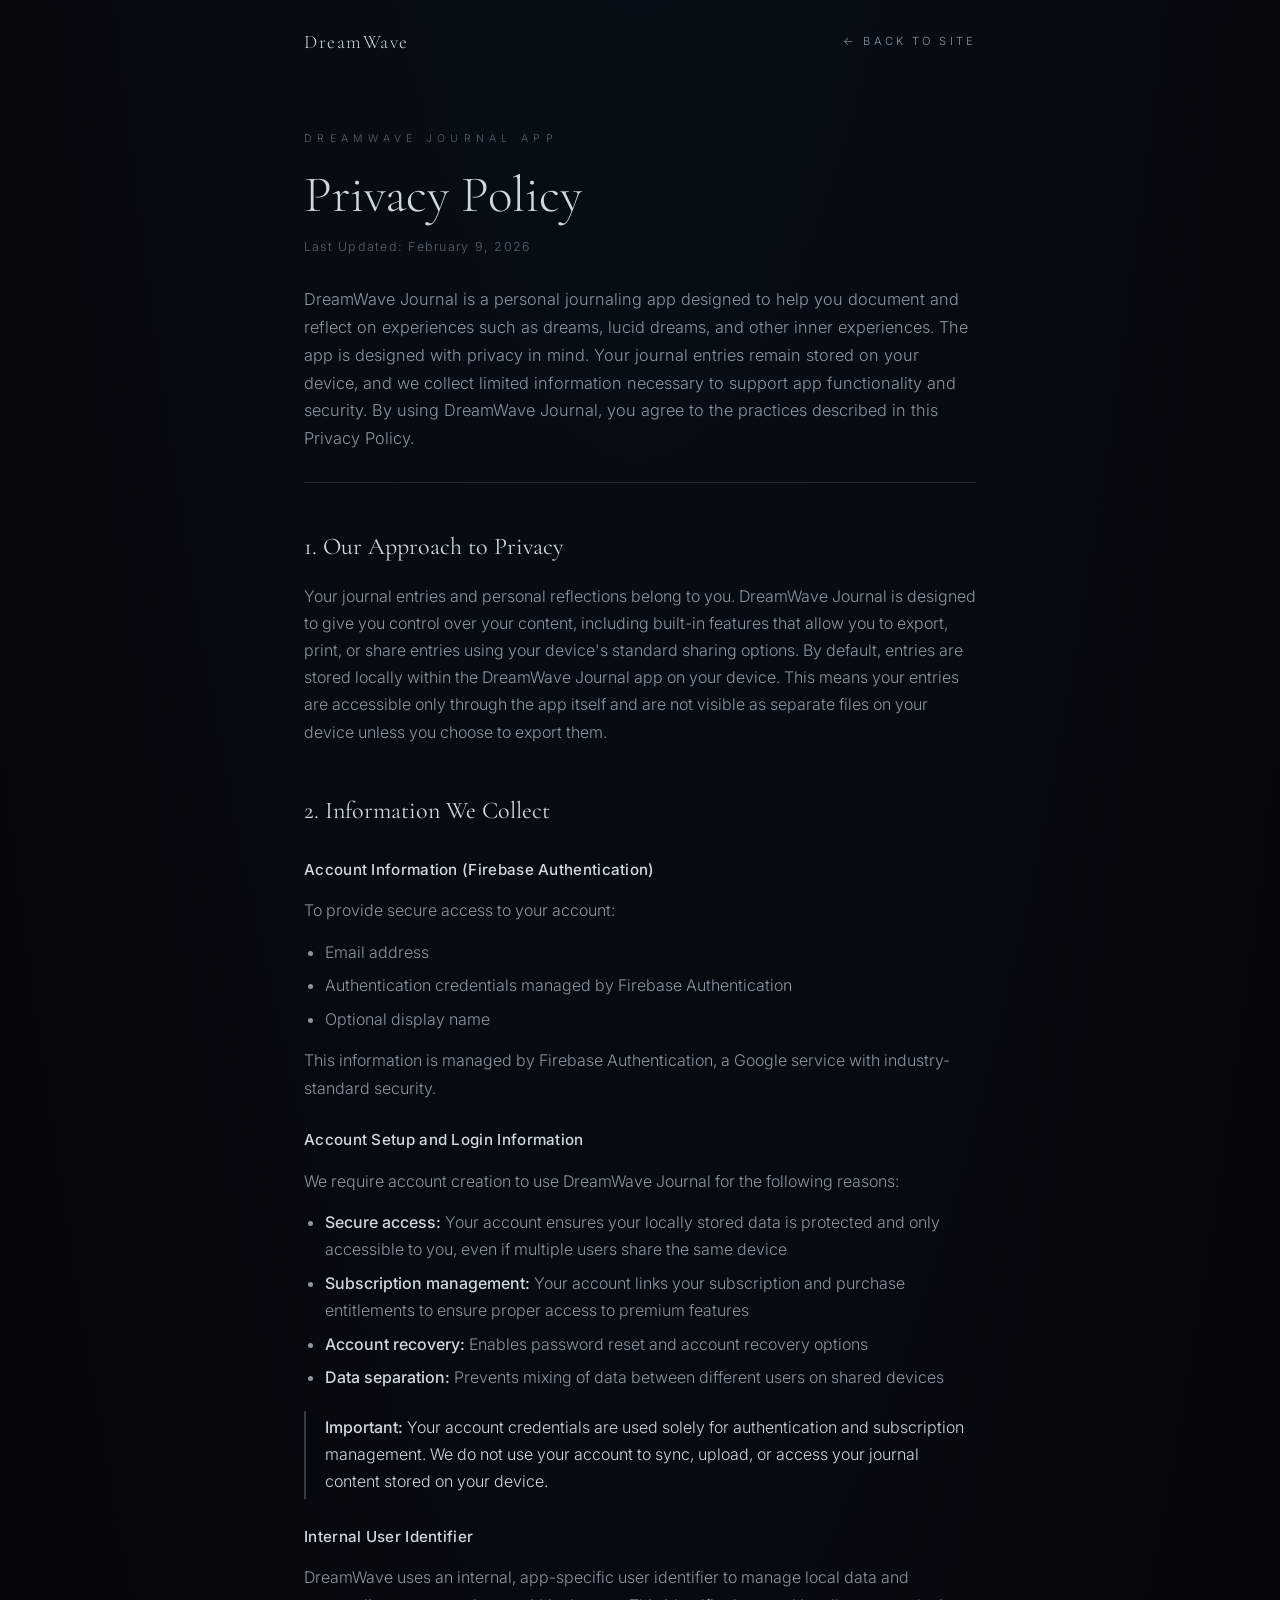
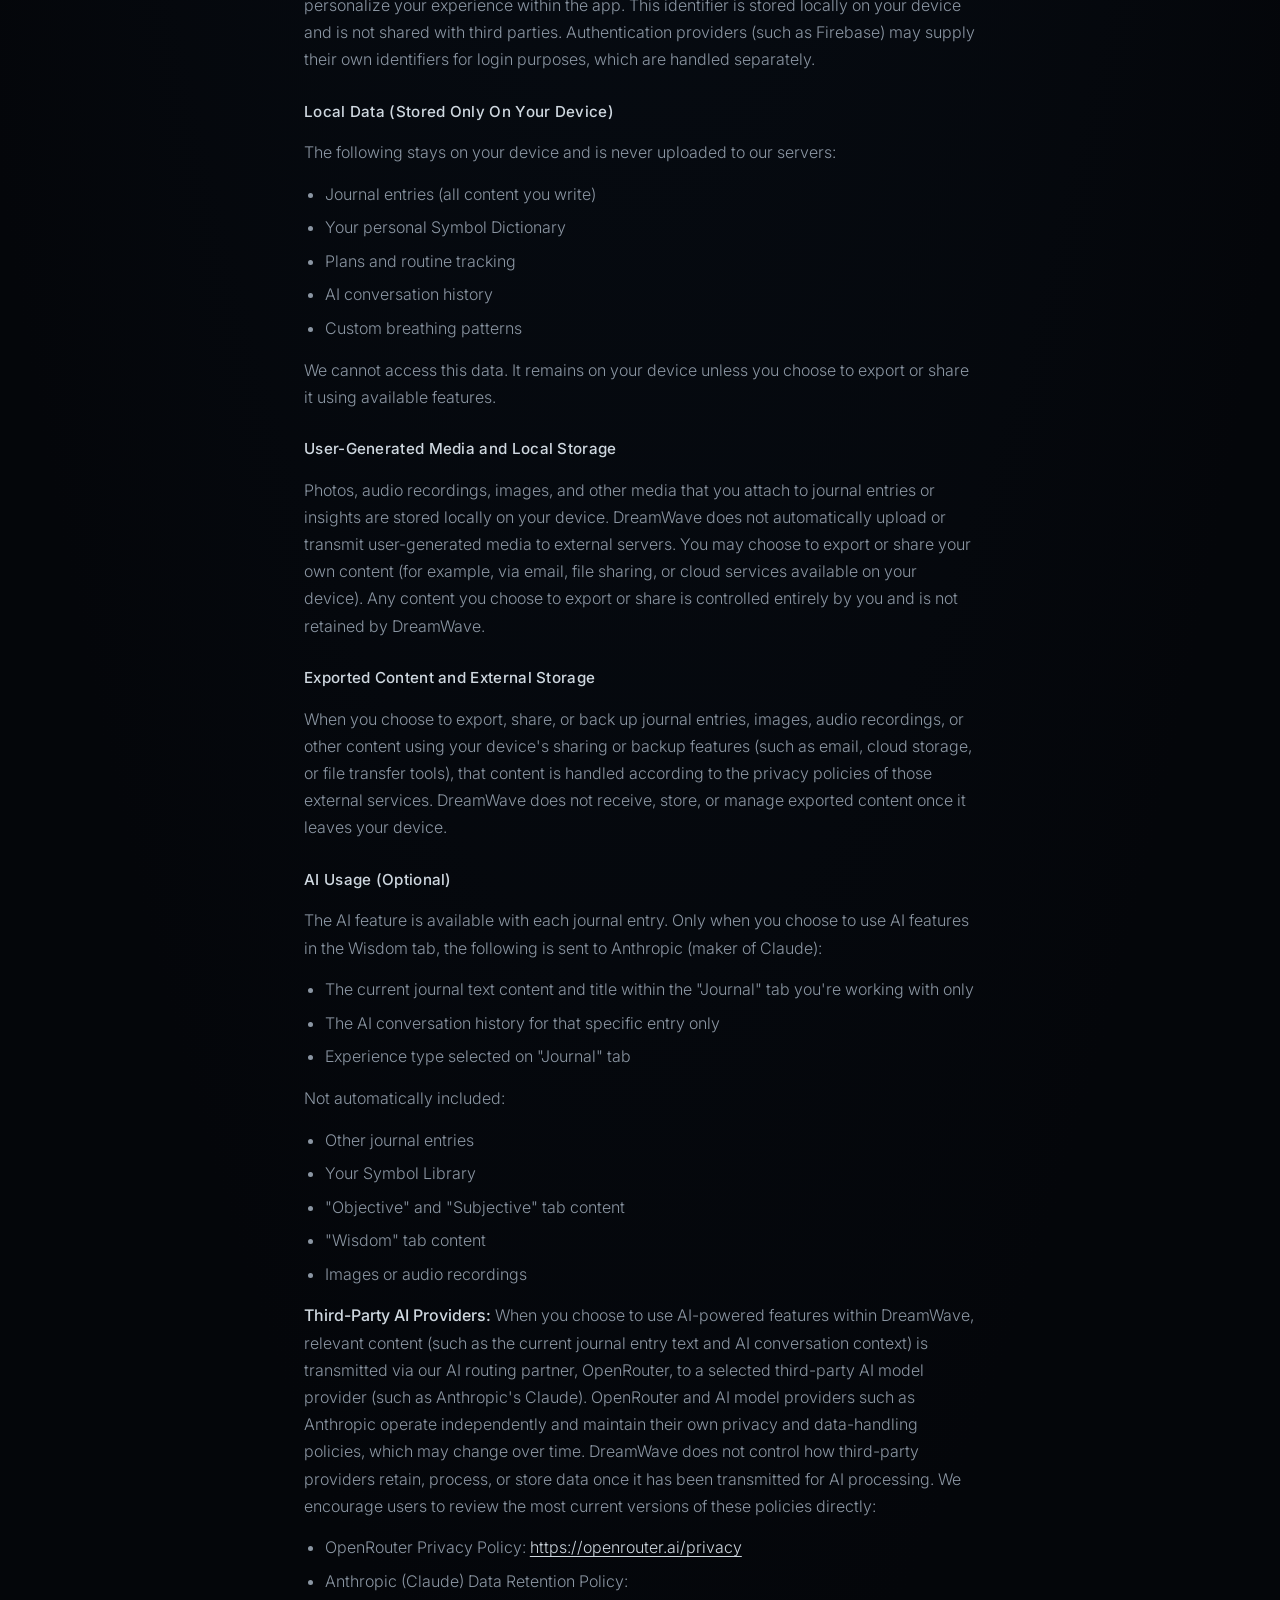
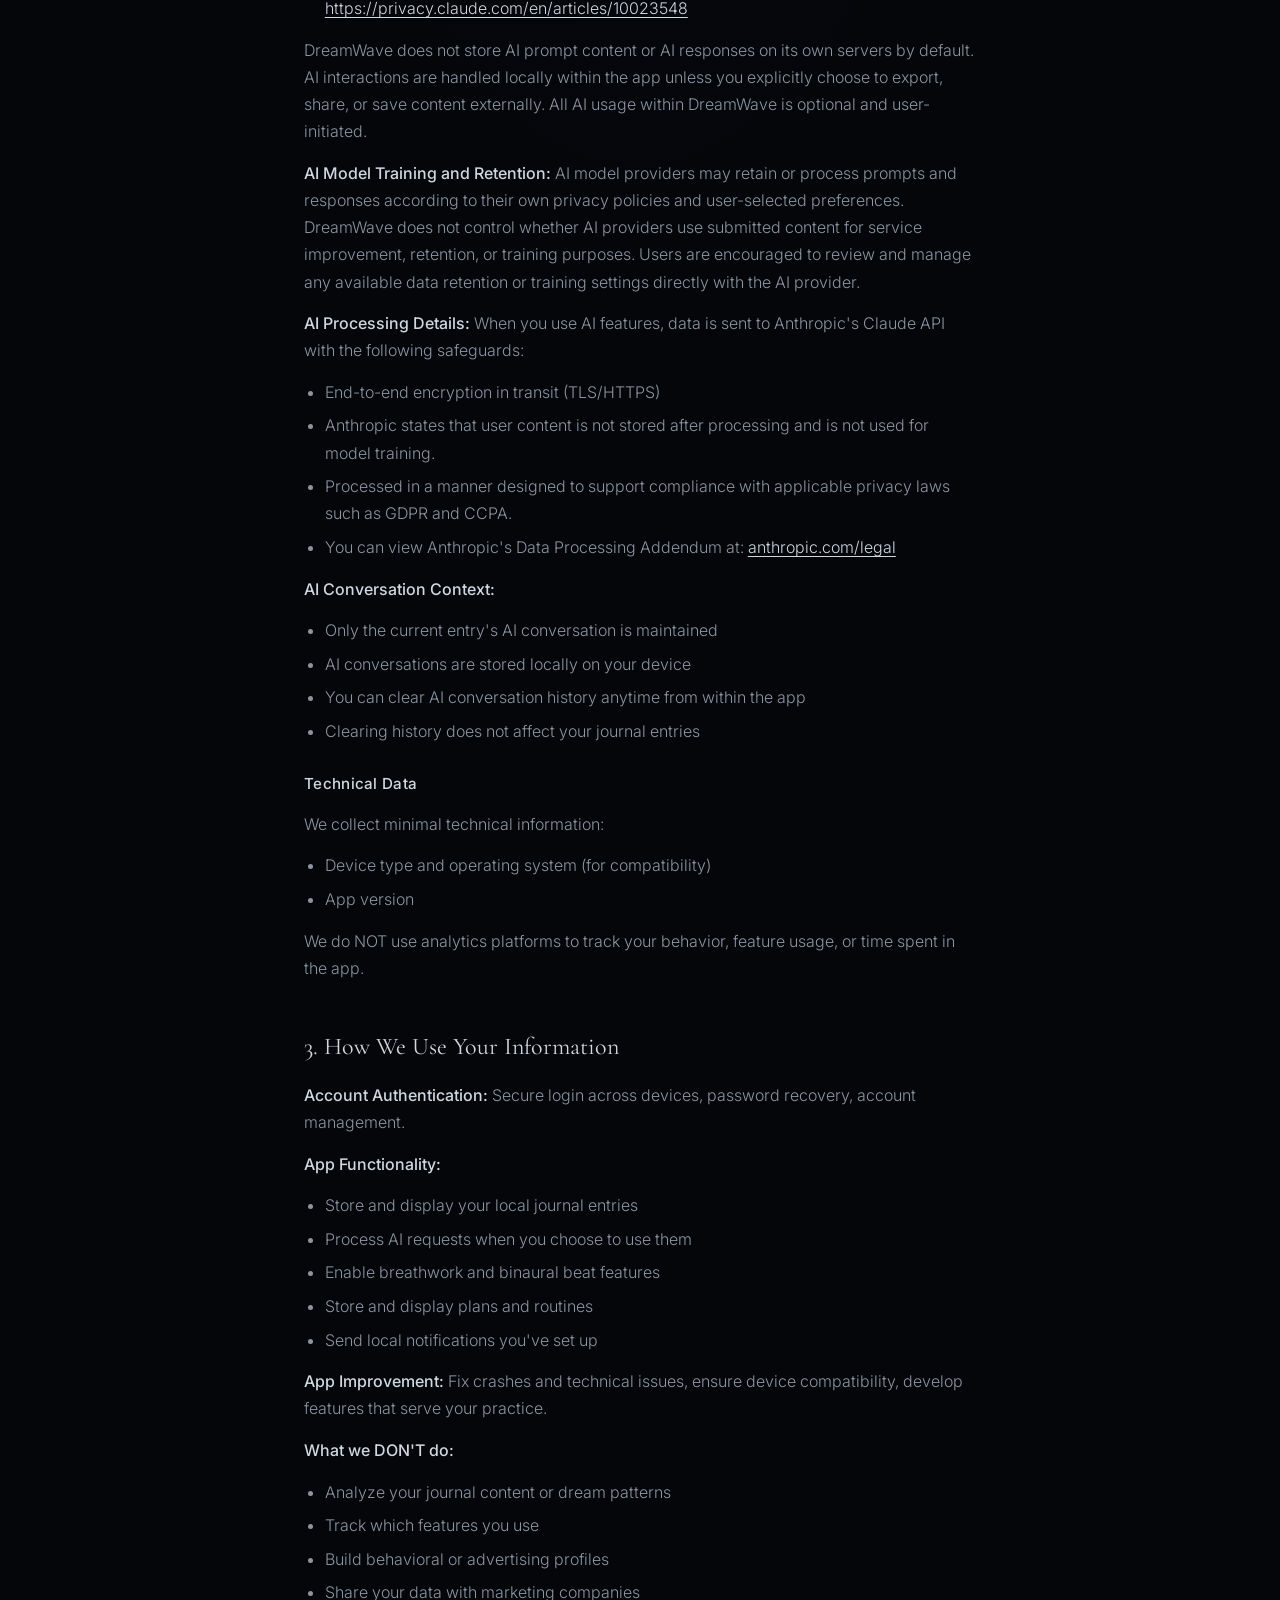
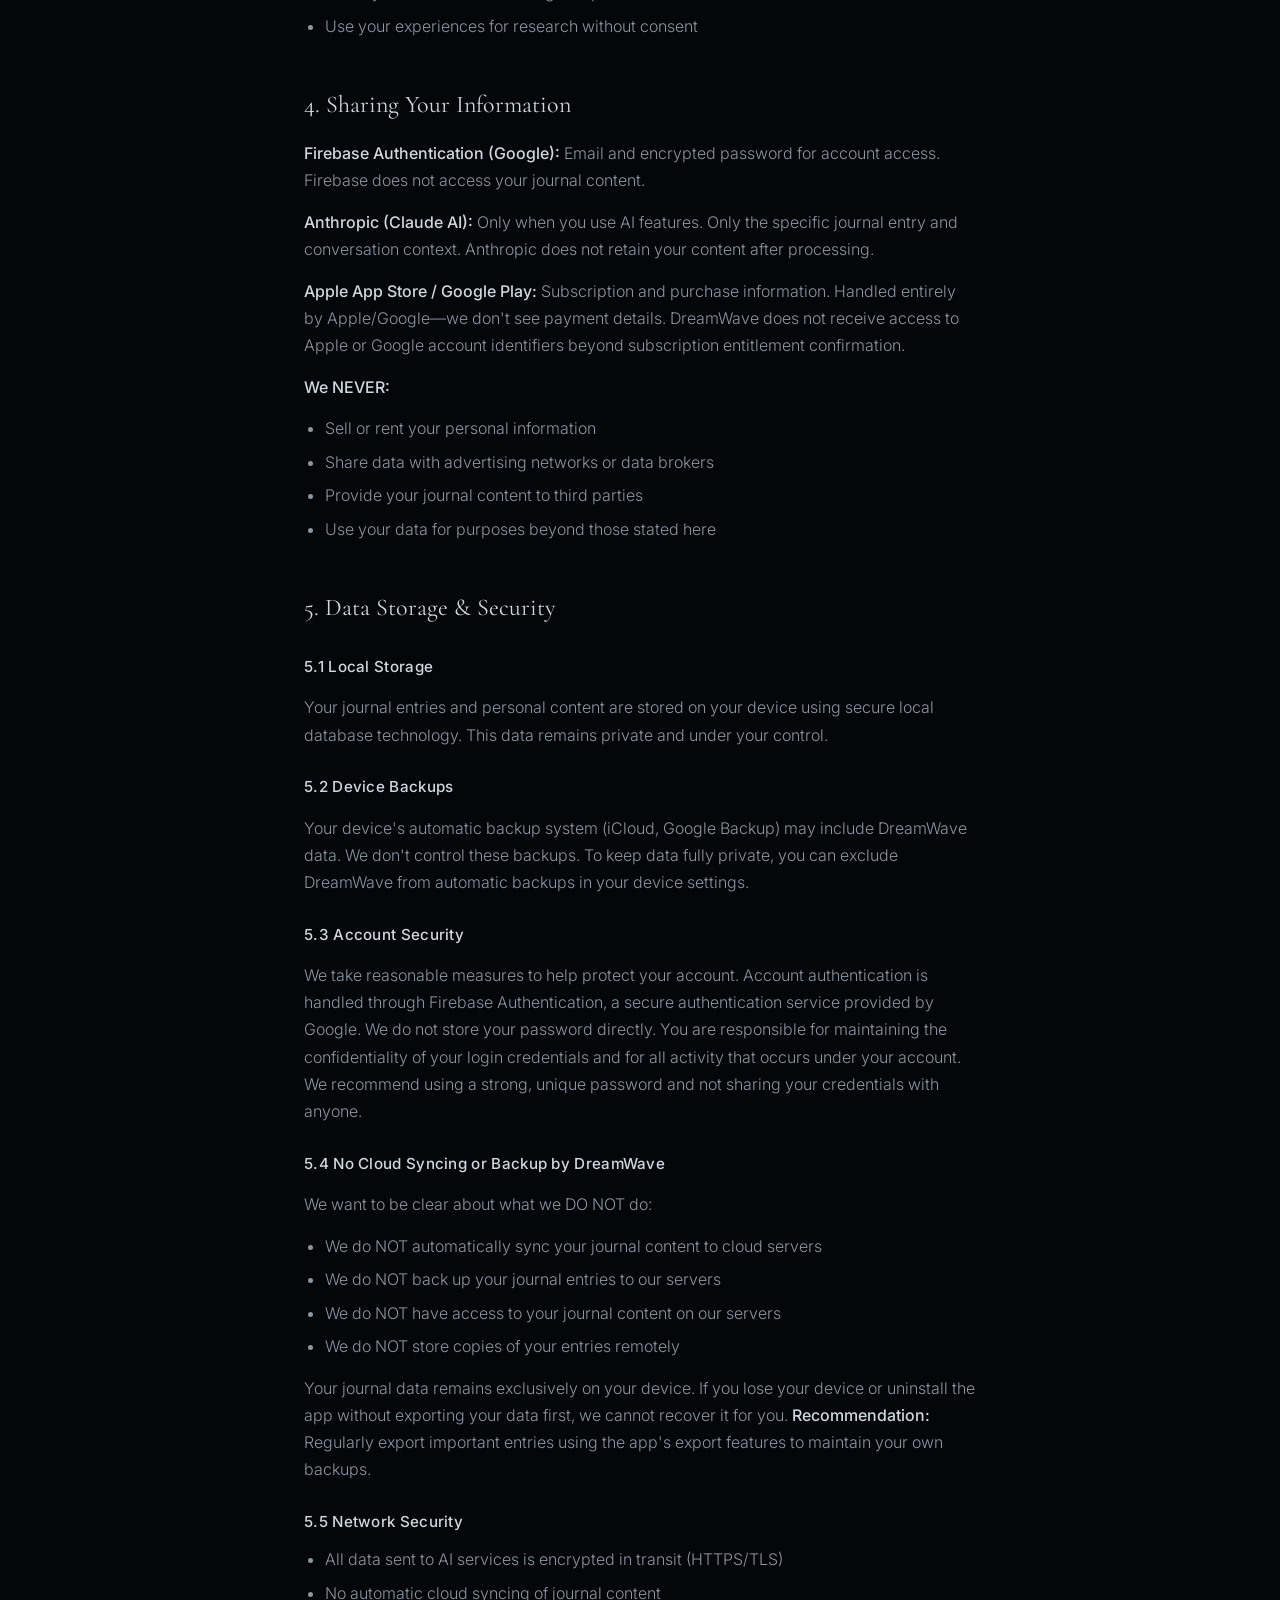
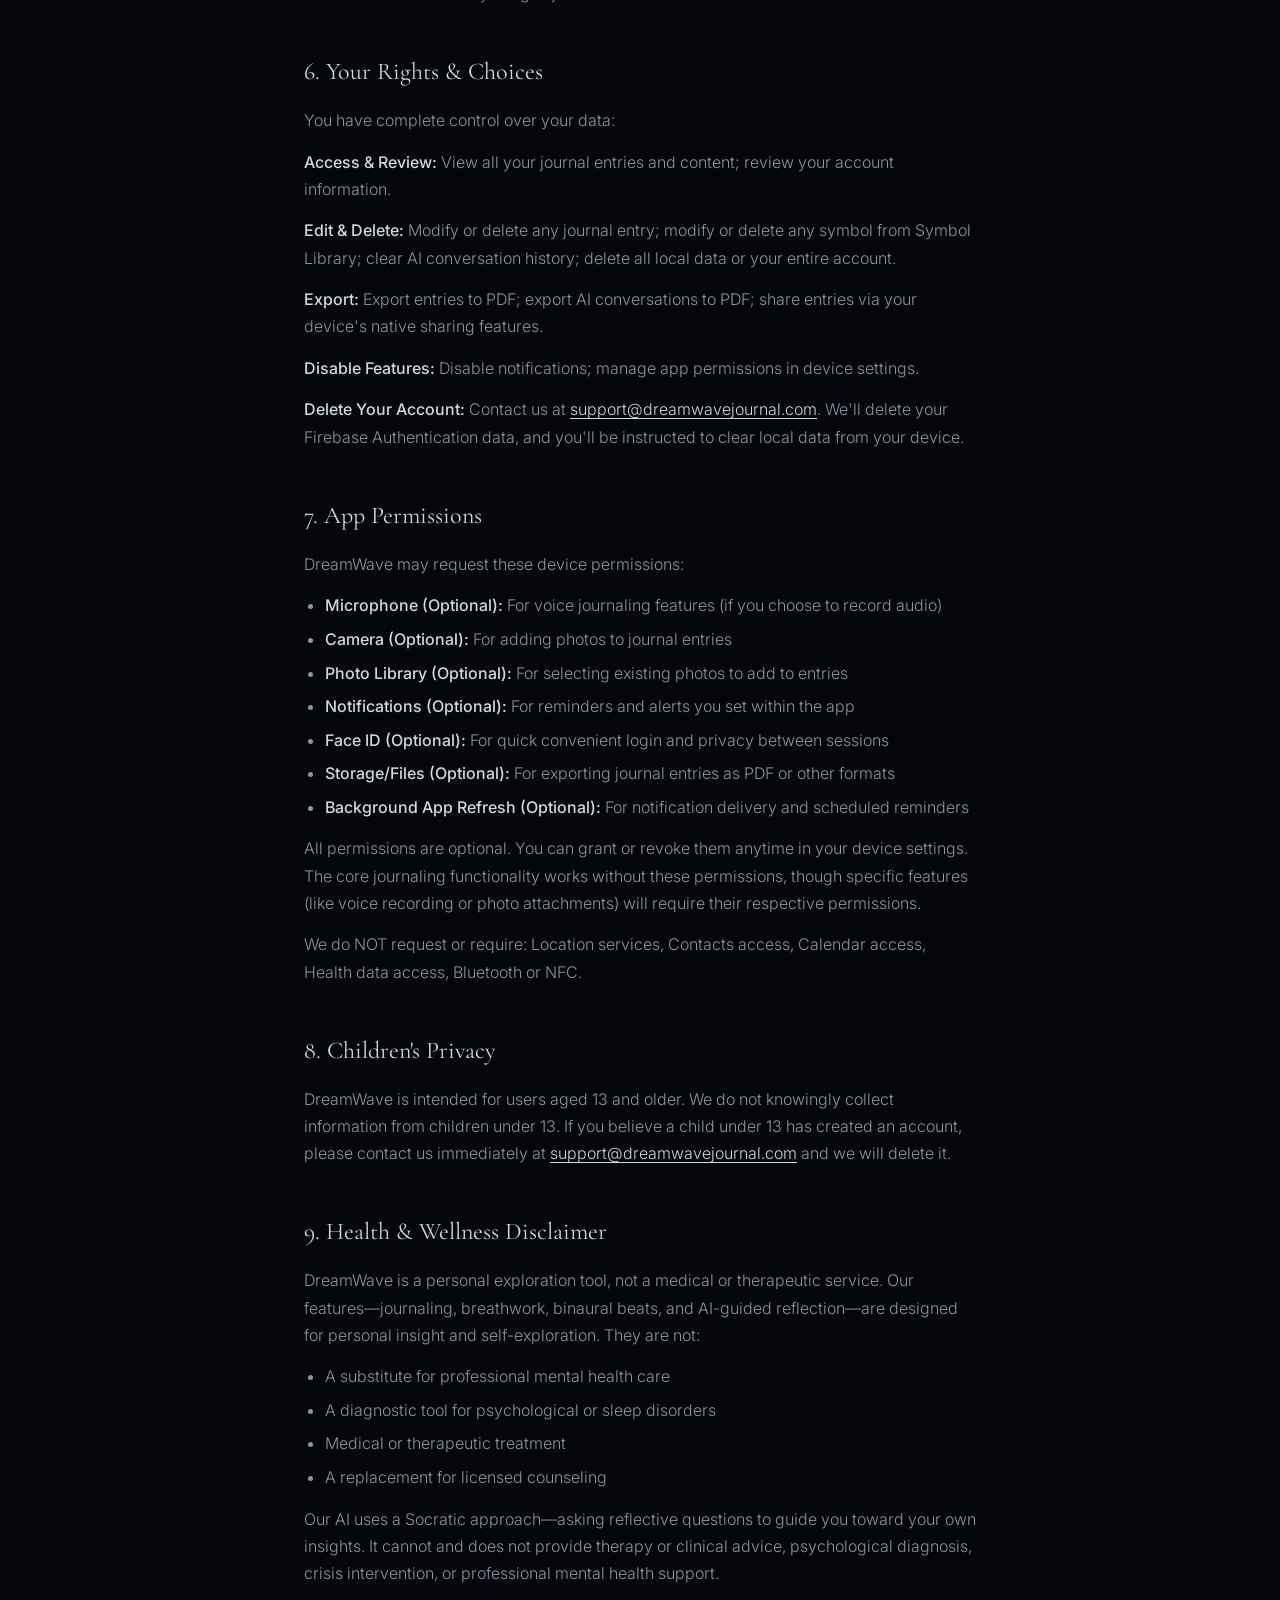
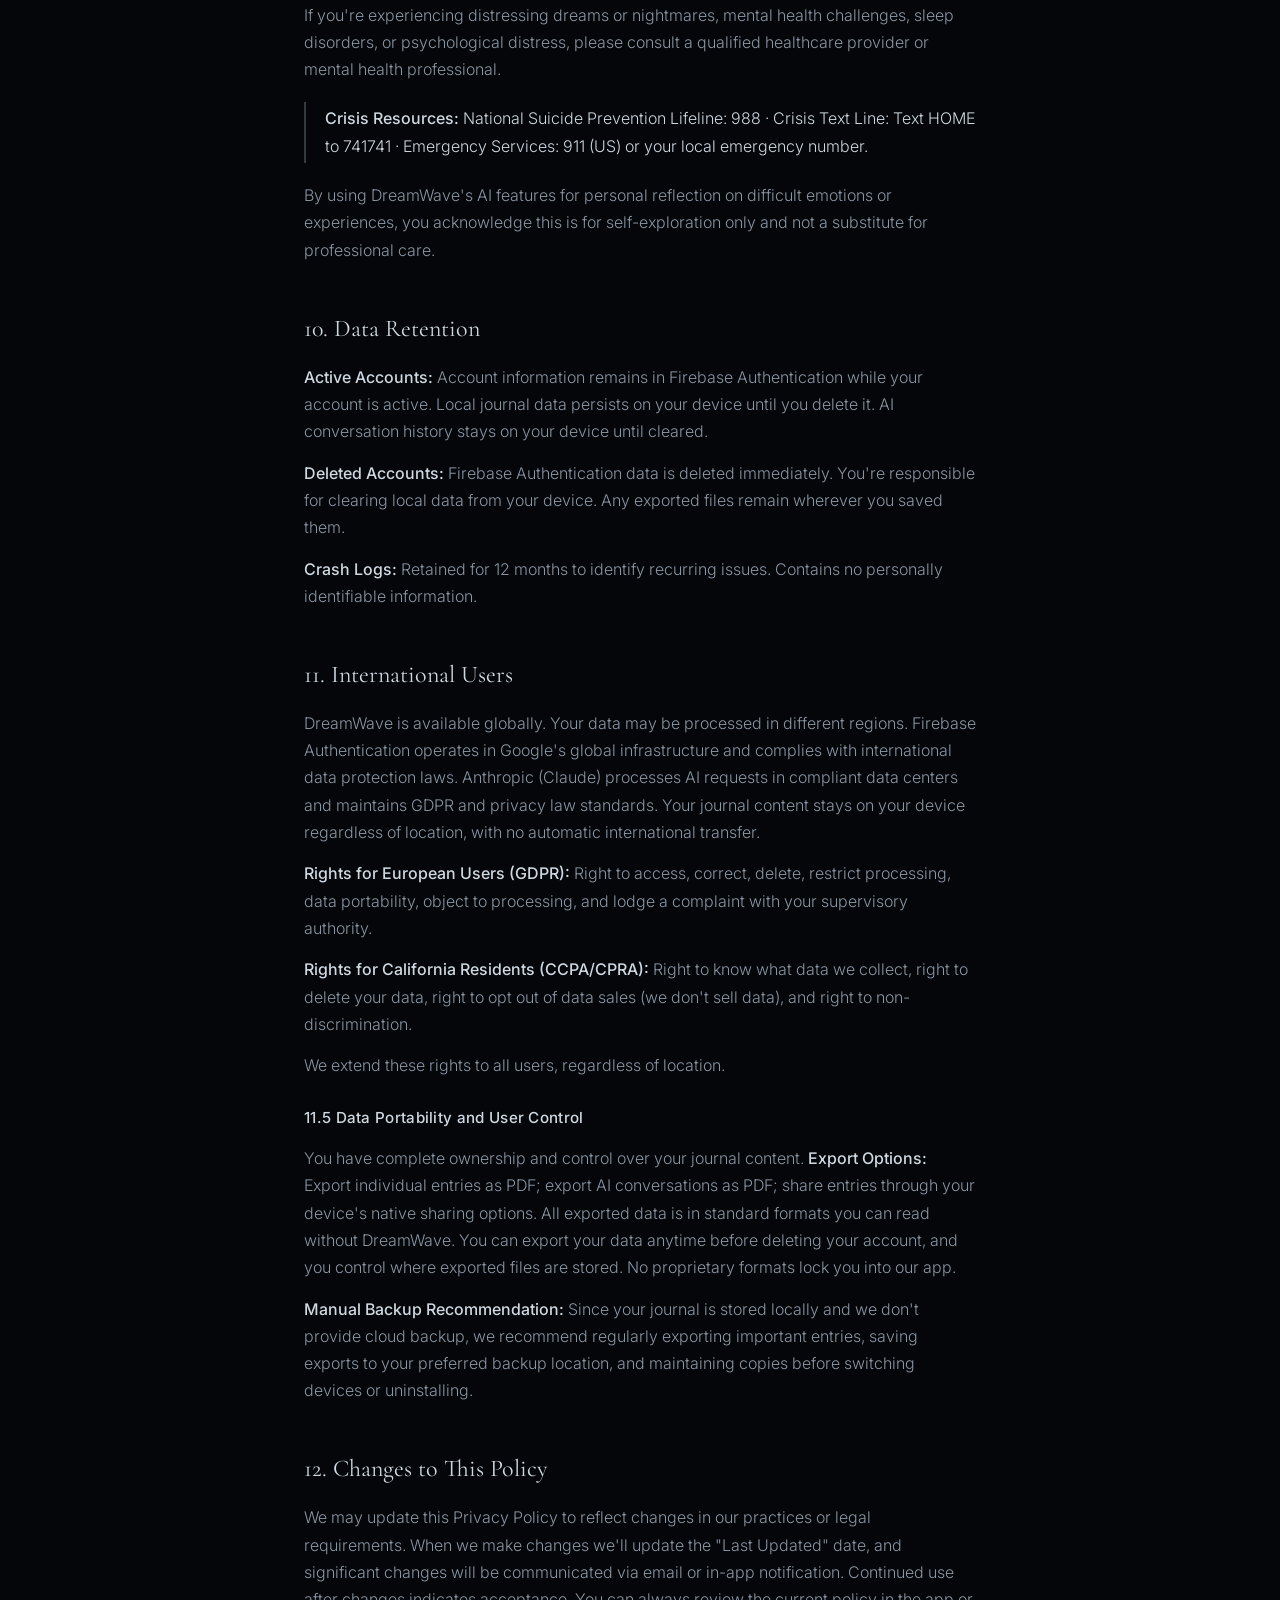
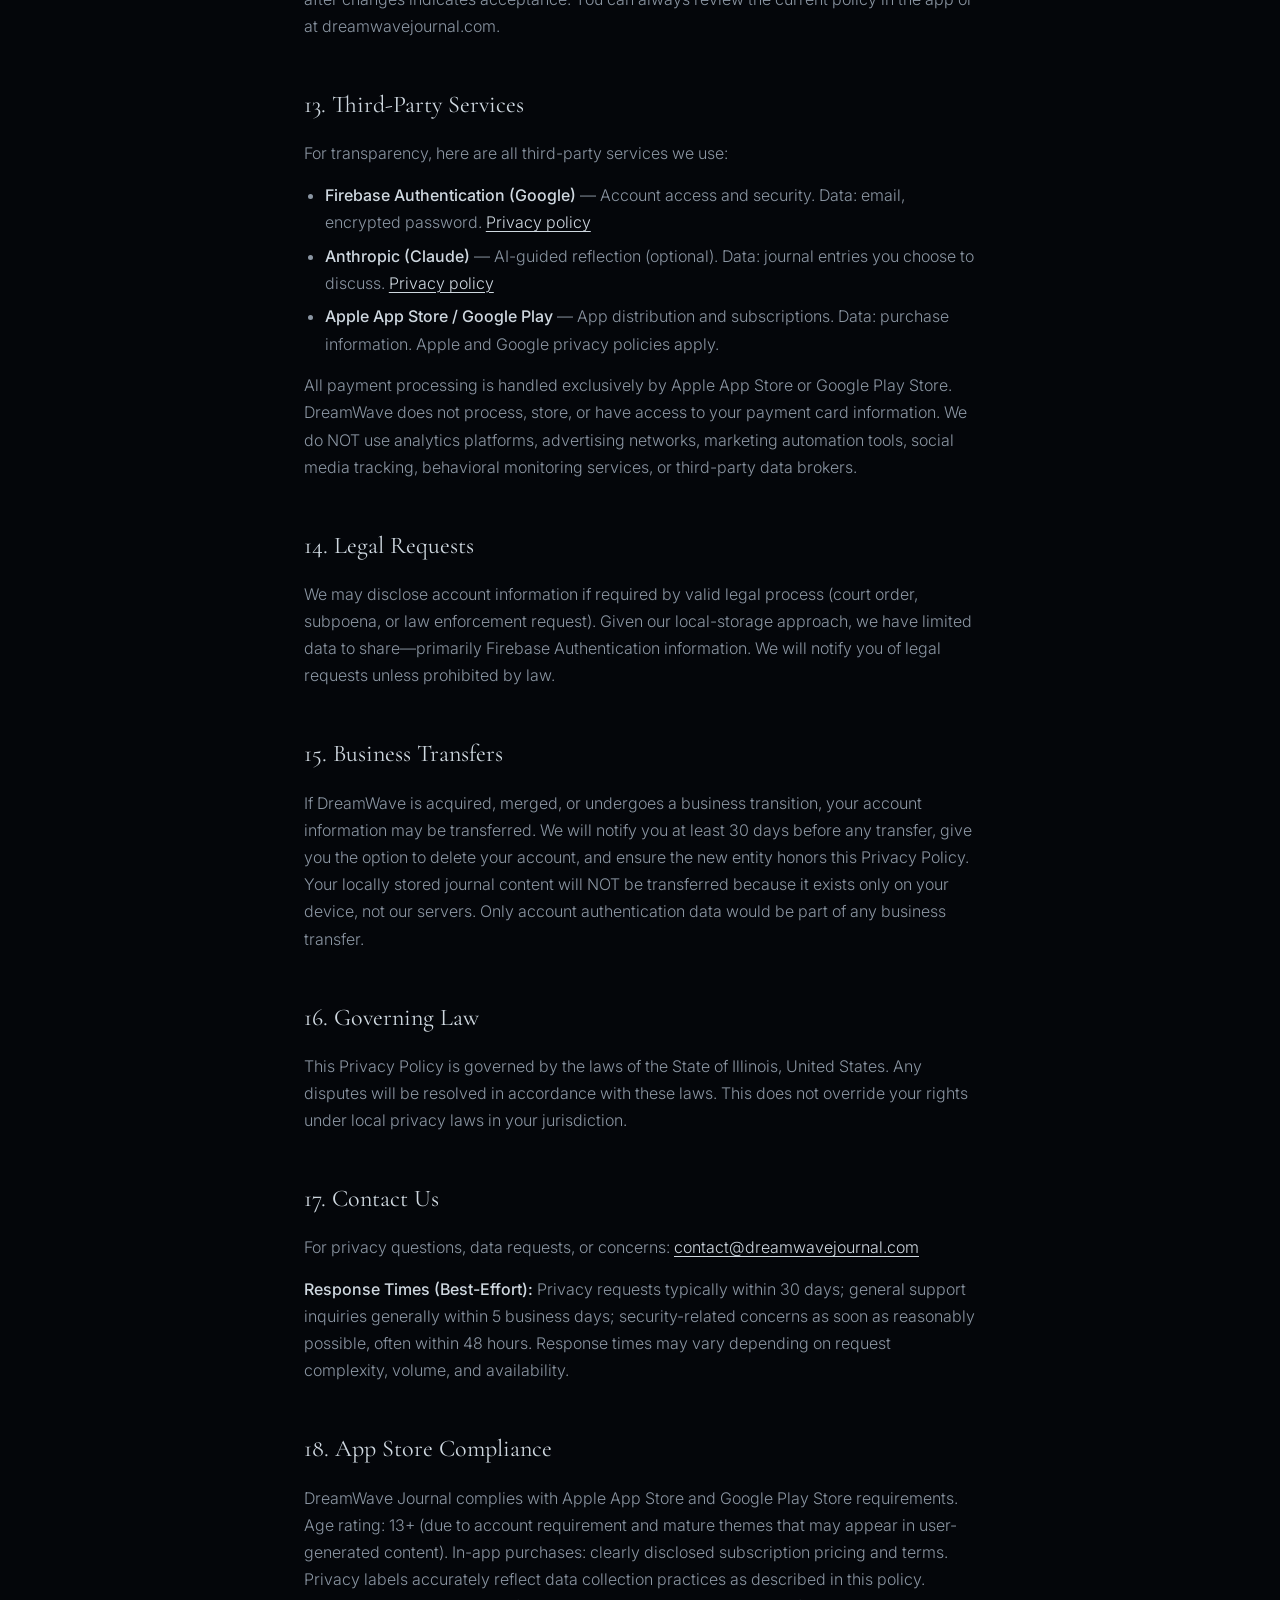
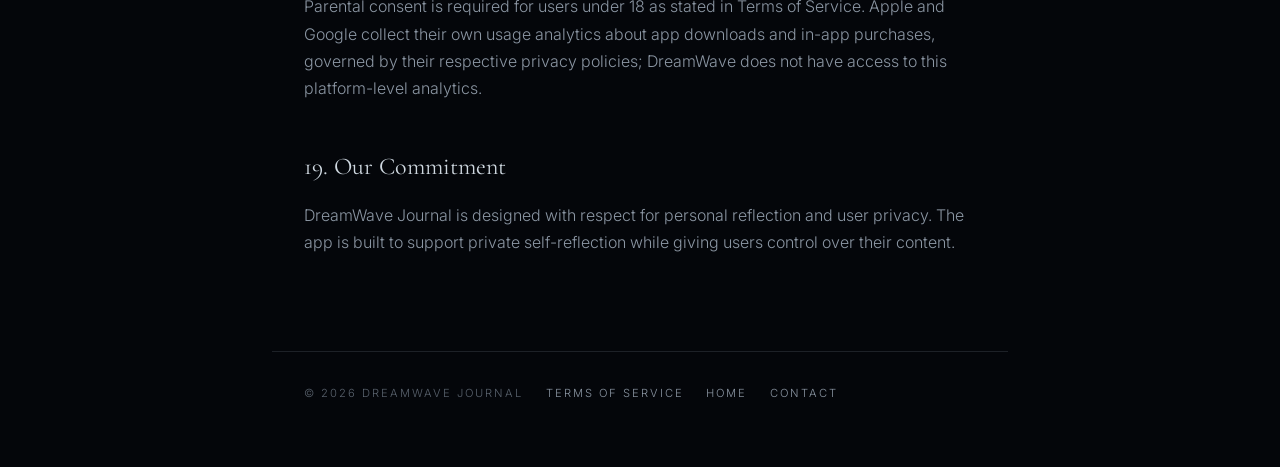
==== privacy-policy/index.html @ 76d97eff "Update site" ====
<!DOCTYPE html>
<html lang="en">
<head>
<meta charset="UTF-8" />
<meta name="viewport" content="width=device-width, initial-scale=1.0" />
<title>Privacy Policy — DreamWave Journal</title>
<meta name="description" content="DreamWave Journal privacy policy — your journal entries stay on your device. Learn what limited information we collect and how it's used." />
<link rel="preconnect" href="https://fonts.googleapis.com" />
<link rel="preconnect" href="https://fonts.gstatic.com" crossorigin />
<link href="https://fonts.googleapis.com/css2?family=Cormorant+Garamond:ital,wght@0,300;0,400;0,500;1,400&family=Inter:wght@200;300;400;500&display=swap" rel="stylesheet" />
<style>
  html, body { margin: 0; background: #04060a; color: #8b96a3; }
</style>
<link rel="stylesheet" href="../style.css" />
</head>
<body class="legal-page">

<nav class="legal-nav">
  <a class="brand" href="../index.html">DreamWave</a>
  <a class="back" href="../index.html">← Back to site</a>
</nav>

<article class="legal">
  <p class="kicker">DreamWave Journal App</p>
  <h1>Privacy Policy</h1>
  <p class="updated">Last Updated: February 9, 2026</p>

  <p class="lead">
    DreamWave Journal is a personal journaling app designed to help you document and reflect on
    experiences such as dreams, lucid dreams, and other inner experiences. The app is designed with
    privacy in mind. Your journal entries remain stored on your device, and we collect limited
    information necessary to support app functionality and security. By using DreamWave Journal, you
    agree to the practices described in this Privacy Policy.
  </p>

  <h2>1. Our Approach to Privacy</h2>
  <p>
    Your journal entries and personal reflections belong to you. DreamWave Journal is designed to give
    you control over your content, including built-in features that allow you to export, print, or share
    entries using your device's standard sharing options. By default, entries are stored locally within
    the DreamWave Journal app on your device. This means your entries are accessible only through the app
    itself and are not visible as separate files on your device unless you choose to export them.
  </p>

  <h2>2. Information We Collect</h2>
  <h3>Account Information (Firebase Authentication)</h3>
  <p>To provide secure access to your account:</p>
  <ul>
    <li>Email address</li>
    <li>Authentication credentials managed by Firebase Authentication</li>
    <li>Optional display name</li>
  </ul>
  <p>
    This information is managed by Firebase Authentication, a Google service with industry-standard
    security.
  </p>

  <h3>Account Setup and Login Information</h3>
  <p>We require account creation to use DreamWave Journal for the following reasons:</p>
  <ul>
    <li><strong>Secure access:</strong> Your account ensures your locally stored data is protected and only accessible to you, even if multiple users share the same device</li>
    <li><strong>Subscription management:</strong> Your account links your subscription and purchase entitlements to ensure proper access to premium features</li>
    <li><strong>Account recovery:</strong> Enables password reset and account recovery options</li>
    <li><strong>Data separation:</strong> Prevents mixing of data between different users on shared devices</li>
  </ul>
  <p class="callout">
    <strong>Important:</strong> Your account credentials are used solely for authentication and
    subscription management. We do not use your account to sync, upload, or access your journal content
    stored on your device.
  </p>

  <h3>Internal User Identifier</h3>
  <p>
    DreamWave uses an internal, app-specific user identifier to manage local data and personalize your
    experience within the app. This identifier is stored locally on your device and is not shared with
    third parties. Authentication providers (such as Firebase) may supply their own identifiers for login
    purposes, which are handled separately.
  </p>

  <h3>Local Data (Stored Only On Your Device)</h3>
  <p>The following stays on your device and is never uploaded to our servers:</p>
  <ul>
    <li>Journal entries (all content you write)</li>
    <li>Your personal Symbol Dictionary</li>
    <li>Plans and routine tracking</li>
    <li>AI conversation history</li>
    <li>Custom breathing patterns</li>
  </ul>
  <p>
    We cannot access this data. It remains on your device unless you choose to export or share it using
    available features.
  </p>

  <h3>User-Generated Media and Local Storage</h3>
  <p>
    Photos, audio recordings, images, and other media that you attach to journal entries or insights are
    stored locally on your device. DreamWave does not automatically upload or transmit user-generated
    media to external servers. You may choose to export or share your own content (for example, via email,
    file sharing, or cloud services available on your device). Any content you choose to export or share
    is controlled entirely by you and is not retained by DreamWave.
  </p>

  <h3>Exported Content and External Storage</h3>
  <p>
    When you choose to export, share, or back up journal entries, images, audio recordings, or other
    content using your device's sharing or backup features (such as email, cloud storage, or file transfer
    tools), that content is handled according to the privacy policies of those external services. DreamWave
    does not receive, store, or manage exported content once it leaves your device.
  </p>

  <h3>AI Usage (Optional)</h3>
  <p>
    The AI feature is available with each journal entry. Only when you choose to use AI features in the
    Wisdom tab, the following is sent to Anthropic (maker of Claude):
  </p>
  <ul>
    <li>The current journal text content and title within the "Journal" tab you're working with only</li>
    <li>The AI conversation history for that specific entry only</li>
    <li>Experience type selected on "Journal" tab</li>
  </ul>
  <p>Not automatically included:</p>
  <ul>
    <li>Other journal entries</li>
    <li>Your Symbol Library</li>
    <li>"Objective" and "Subjective" tab content</li>
    <li>"Wisdom" tab content</li>
    <li>Images or audio recordings</li>
  </ul>
  <p>
    <strong>Third-Party AI Providers:</strong> When you choose to use AI-powered features within DreamWave,
    relevant content (such as the current journal entry text and AI conversation context) is transmitted
    via our AI routing partner, OpenRouter, to a selected third-party AI model provider (such as
    Anthropic's Claude). OpenRouter and AI model providers such as Anthropic operate independently and
    maintain their own privacy and data-handling policies, which may change over time. DreamWave does not
    control how third-party providers retain, process, or store data once it has been transmitted for AI
    processing. We encourage users to review the most current versions of these policies directly:
  </p>
  <ul>
    <li>OpenRouter Privacy Policy: <a href="https://openrouter.ai/privacy">https://openrouter.ai/privacy</a></li>
    <li>Anthropic (Claude) Data Retention Policy: <a href="https://privacy.claude.com/en/articles/10023548-how-long-do-you-store-my-data">https://privacy.claude.com/en/articles/10023548</a></li>
  </ul>
  <p>
    DreamWave does not store AI prompt content or AI responses on its own servers by default. AI
    interactions are handled locally within the app unless you explicitly choose to export, share, or save
    content externally. All AI usage within DreamWave is optional and user-initiated.
  </p>
  <p>
    <strong>AI Model Training and Retention:</strong> AI model providers may retain or process prompts and
    responses according to their own privacy policies and user-selected preferences. DreamWave does not
    control whether AI providers use submitted content for service improvement, retention, or training
    purposes. Users are encouraged to review and manage any available data retention or training settings
    directly with the AI provider.
  </p>
  <p><strong>AI Processing Details:</strong> When you use AI features, data is sent to Anthropic's Claude API with the following safeguards:</p>
  <ul>
    <li>End-to-end encryption in transit (TLS/HTTPS)</li>
    <li>Anthropic states that user content is not stored after processing and is not used for model training.</li>
    <li>Processed in a manner designed to support compliance with applicable privacy laws such as GDPR and CCPA.</li>
    <li>You can view Anthropic's Data Processing Addendum at: <a href="https://www.anthropic.com/legal">anthropic.com/legal</a></li>
  </ul>
  <p><strong>AI Conversation Context:</strong></p>
  <ul>
    <li>Only the current entry's AI conversation is maintained</li>
    <li>AI conversations are stored locally on your device</li>
    <li>You can clear AI conversation history anytime from within the app</li>
    <li>Clearing history does not affect your journal entries</li>
  </ul>

  <h3>Technical Data</h3>
  <p>We collect minimal technical information:</p>
  <ul>
    <li>Device type and operating system (for compatibility)</li>
    <li>App version</li>
  </ul>
  <p>We do NOT use analytics platforms to track your behavior, feature usage, or time spent in the app.</p>

  <h2>3. How We Use Your Information</h2>
  <p><strong>Account Authentication:</strong> Secure login across devices, password recovery, account management.</p>
  <p><strong>App Functionality:</strong></p>
  <ul>
    <li>Store and display your local journal entries</li>
    <li>Process AI requests when you choose to use them</li>
    <li>Enable breathwork and binaural beat features</li>
    <li>Store and display plans and routines</li>
    <li>Send local notifications you've set up</li>
  </ul>
  <p><strong>App Improvement:</strong> Fix crashes and technical issues, ensure device compatibility, develop features that serve your practice.</p>
  <p><strong>What we DON'T do:</strong></p>
  <ul>
    <li>Analyze your journal content or dream patterns</li>
    <li>Track which features you use</li>
    <li>Build behavioral or advertising profiles</li>
    <li>Share your data with marketing companies</li>
    <li>Use your experiences for research without consent</li>
  </ul>

  <h2>4. Sharing Your Information</h2>
  <p><strong>Firebase Authentication (Google):</strong> Email and encrypted password for account access. Firebase does not access your journal content.</p>
  <p><strong>Anthropic (Claude AI):</strong> Only when you use AI features. Only the specific journal entry and conversation context. Anthropic does not retain your content after processing.</p>
  <p><strong>Apple App Store / Google Play:</strong> Subscription and purchase information. Handled entirely by Apple/Google—we don't see payment details. DreamWave does not receive access to Apple or Google account identifiers beyond subscription entitlement confirmation.</p>
  <p><strong>We NEVER:</strong></p>
  <ul>
    <li>Sell or rent your personal information</li>
    <li>Share data with advertising networks or data brokers</li>
    <li>Provide your journal content to third parties</li>
    <li>Use your data for purposes beyond those stated here</li>
  </ul>

  <h2>5. Data Storage &amp; Security</h2>
  <h3>5.1 Local Storage</h3>
  <p>Your journal entries and personal content are stored on your device using secure local database technology. This data remains private and under your control.</p>
  <h3>5.2 Device Backups</h3>
  <p>Your device's automatic backup system (iCloud, Google Backup) may include DreamWave data. We don't control these backups. To keep data fully private, you can exclude DreamWave from automatic backups in your device settings.</p>
  <h3>5.3 Account Security</h3>
  <p>We take reasonable measures to help protect your account. Account authentication is handled through Firebase Authentication, a secure authentication service provided by Google. We do not store your password directly. You are responsible for maintaining the confidentiality of your login credentials and for all activity that occurs under your account. We recommend using a strong, unique password and not sharing your credentials with anyone.</p>
  <h3>5.4 No Cloud Syncing or Backup by DreamWave</h3>
  <p>We want to be clear about what we DO NOT do:</p>
  <ul>
    <li>We do NOT automatically sync your journal content to cloud servers</li>
    <li>We do NOT back up your journal entries to our servers</li>
    <li>We do NOT have access to your journal content on our servers</li>
    <li>We do NOT store copies of your entries remotely</li>
  </ul>
  <p>Your journal data remains exclusively on your device. If you lose your device or uninstall the app without exporting your data first, we cannot recover it for you. <strong>Recommendation:</strong> Regularly export important entries using the app's export features to maintain your own backups.</p>
  <h3>5.5 Network Security</h3>
  <ul>
    <li>All data sent to AI services is encrypted in transit (HTTPS/TLS)</li>
    <li>No automatic cloud syncing of journal content</li>
  </ul>

  <h2>6. Your Rights &amp; Choices</h2>
  <p>You have complete control over your data:</p>
  <p><strong>Access &amp; Review:</strong> View all your journal entries and content; review your account information.</p>
  <p><strong>Edit &amp; Delete:</strong> Modify or delete any journal entry; modify or delete any symbol from Symbol Library; clear AI conversation history; delete all local data or your entire account.</p>
  <p><strong>Export:</strong> Export entries to PDF; export AI conversations to PDF; share entries via your device's native sharing features.</p>
  <p><strong>Disable Features:</strong> Disable notifications; manage app permissions in device settings.</p>
  <p><strong>Delete Your Account:</strong> Contact us at <a href="mailto:support@dreamwavejournal.com">support@dreamwavejournal.com</a>. We'll delete your Firebase Authentication data, and you'll be instructed to clear local data from your device.</p>

  <h2>7. App Permissions</h2>
  <p>DreamWave may request these device permissions:</p>
  <ul>
    <li><strong>Microphone (Optional):</strong> For voice journaling features (if you choose to record audio)</li>
    <li><strong>Camera (Optional):</strong> For adding photos to journal entries</li>
    <li><strong>Photo Library (Optional):</strong> For selecting existing photos to add to entries</li>
    <li><strong>Notifications (Optional):</strong> For reminders and alerts you set within the app</li>
    <li><strong>Face ID (Optional):</strong> For quick convenient login and privacy between sessions</li>
    <li><strong>Storage/Files (Optional):</strong> For exporting journal entries as PDF or other formats</li>
    <li><strong>Background App Refresh (Optional):</strong> For notification delivery and scheduled reminders</li>
  </ul>
  <p>All permissions are optional. You can grant or revoke them anytime in your device settings. The core journaling functionality works without these permissions, though specific features (like voice recording or photo attachments) will require their respective permissions.</p>
  <p>We do NOT request or require: Location services, Contacts access, Calendar access, Health data access, Bluetooth or NFC.</p>

  <h2>8. Children's Privacy</h2>
  <p>DreamWave is intended for users aged 13 and older. We do not knowingly collect information from children under 13. If you believe a child under 13 has created an account, please contact us immediately at <a href="mailto:support@dreamwavejournal.com">support@dreamwavejournal.com</a> and we will delete it.</p>

  <h2>9. Health &amp; Wellness Disclaimer</h2>
  <p>DreamWave is a personal exploration tool, not a medical or therapeutic service. Our features—journaling, breathwork, binaural beats, and AI-guided reflection—are designed for personal insight and self-exploration. They are not:</p>
  <ul>
    <li>A substitute for professional mental health care</li>
    <li>A diagnostic tool for psychological or sleep disorders</li>
    <li>Medical or therapeutic treatment</li>
    <li>A replacement for licensed counseling</li>
  </ul>
  <p>Our AI uses a Socratic approach—asking reflective questions to guide you toward your own insights. It cannot and does not provide therapy or clinical advice, psychological diagnosis, crisis intervention, or professional mental health support.</p>
  <p>If you're experiencing distressing dreams or nightmares, mental health challenges, sleep disorders, or psychological distress, please consult a qualified healthcare provider or mental health professional.</p>
  <p class="callout"><strong>Crisis Resources:</strong> National Suicide Prevention Lifeline: 988 · Crisis Text Line: Text HOME to 741741 · Emergency Services: 911 (US) or your local emergency number.</p>
  <p>By using DreamWave's AI features for personal reflection on difficult emotions or experiences, you acknowledge this is for self-exploration only and not a substitute for professional care.</p>

  <h2>10. Data Retention</h2>
  <p><strong>Active Accounts:</strong> Account information remains in Firebase Authentication while your account is active. Local journal data persists on your device until you delete it. AI conversation history stays on your device until cleared.</p>
  <p><strong>Deleted Accounts:</strong> Firebase Authentication data is deleted immediately. You're responsible for clearing local data from your device. Any exported files remain wherever you saved them.</p>
  <p><strong>Crash Logs:</strong> Retained for 12 months to identify recurring issues. Contains no personally identifiable information.</p>

  <h2>11. International Users</h2>
  <p>DreamWave is available globally. Your data may be processed in different regions. Firebase Authentication operates in Google's global infrastructure and complies with international data protection laws. Anthropic (Claude) processes AI requests in compliant data centers and maintains GDPR and privacy law standards. Your journal content stays on your device regardless of location, with no automatic international transfer.</p>
  <p><strong>Rights for European Users (GDPR):</strong> Right to access, correct, delete, restrict processing, data portability, object to processing, and lodge a complaint with your supervisory authority.</p>
  <p><strong>Rights for California Residents (CCPA/CPRA):</strong> Right to know what data we collect, right to delete your data, right to opt out of data sales (we don't sell data), and right to non-discrimination.</p>
  <p>We extend these rights to all users, regardless of location.</p>
  <h3>11.5 Data Portability and User Control</h3>
  <p>You have complete ownership and control over your journal content. <strong>Export Options:</strong> Export individual entries as PDF; export AI conversations as PDF; share entries through your device's native sharing options. All exported data is in standard formats you can read without DreamWave. You can export your data anytime before deleting your account, and you control where exported files are stored. No proprietary formats lock you into our app.</p>
  <p><strong>Manual Backup Recommendation:</strong> Since your journal is stored locally and we don't provide cloud backup, we recommend regularly exporting important entries, saving exports to your preferred backup location, and maintaining copies before switching devices or uninstalling.</p>

  <h2>12. Changes to This Policy</h2>
  <p>We may update this Privacy Policy to reflect changes in our practices or legal requirements. When we make changes we'll update the "Last Updated" date, and significant changes will be communicated via email or in-app notification. Continued use after changes indicates acceptance. You can always review the current policy in the app or at dreamwavejournal.com.</p>

  <h2>13. Third-Party Services</h2>
  <p>For transparency, here are all third-party services we use:</p>
  <ul>
    <li><strong>Firebase Authentication (Google)</strong> — Account access and security. Data: email, encrypted password. <a href="https://firebase.google.com/support/privacy">Privacy policy</a></li>
    <li><strong>Anthropic (Claude)</strong> — AI-guided reflection (optional). Data: journal entries you choose to discuss. <a href="https://www.anthropic.com/privacy">Privacy policy</a></li>
    <li><strong>Apple App Store / Google Play</strong> — App distribution and subscriptions. Data: purchase information. Apple and Google privacy policies apply.</li>
  </ul>
  <p>All payment processing is handled exclusively by Apple App Store or Google Play Store. DreamWave does not process, store, or have access to your payment card information. We do NOT use analytics platforms, advertising networks, marketing automation tools, social media tracking, behavioral monitoring services, or third-party data brokers.</p>

  <h2>14. Legal Requests</h2>
  <p>We may disclose account information if required by valid legal process (court order, subpoena, or law enforcement request). Given our local-storage approach, we have limited data to share—primarily Firebase Authentication information. We will notify you of legal requests unless prohibited by law.</p>

  <h2>15. Business Transfers</h2>
  <p>If DreamWave is acquired, merged, or undergoes a business transition, your account information may be transferred. We will notify you at least 30 days before any transfer, give you the option to delete your account, and ensure the new entity honors this Privacy Policy. Your locally stored journal content will NOT be transferred because it exists only on your device, not our servers. Only account authentication data would be part of any business transfer.</p>

  <h2>16. Governing Law</h2>
  <p>This Privacy Policy is governed by the laws of the State of Illinois, United States. Any disputes will be resolved in accordance with these laws. This does not override your rights under local privacy laws in your jurisdiction.</p>

  <h2>17. Contact Us</h2>
  <p>For privacy questions, data requests, or concerns: <a href="mailto:contact@dreamwavejournal.com">contact@dreamwavejournal.com</a></p>
  <p><strong>Response Times (Best-Effort):</strong> Privacy requests typically within 30 days; general support inquiries generally within 5 business days; security-related concerns as soon as reasonably possible, often within 48 hours. Response times may vary depending on request complexity, volume, and availability.</p>

  <h2>18. App Store Compliance</h2>
  <p>DreamWave Journal complies with Apple App Store and Google Play Store requirements. Age rating: 13+ (due to account requirement and mature themes that may appear in user-generated content). In-app purchases: clearly disclosed subscription pricing and terms. Privacy labels accurately reflect data collection practices as described in this policy. Parental consent is required for users under 18 as stated in Terms of Service. Apple and Google collect their own usage analytics about app downloads and in-app purchases, governed by their respective privacy policies; DreamWave does not have access to this platform-level analytics.</p>

  <h2>19. Our Commitment</h2>
  <p>DreamWave Journal is designed with respect for personal reflection and user privacy. The app is built to support private self-reflection while giving users control over their content.</p>
</article>

<div class="legal-foot">
  <span>© 2026 DreamWave Journal</span>
  <a href="../terms-of-service/">Terms of Service</a>
  <a href="../index.html">Home</a>
  <a href="../contact.html">Contact</a>
</div>

</body>
</html>
---- style.css ----
/* ============ DreamWave Journal — dark water ============ */

:root {
  --ink: #04060a;
  --mist: #8b96a3;
  --mist-dim: #5a636e;
  --glow: #cfd8e0;
  --line: rgba(160, 175, 190, 0.16);
  --serif: "Cormorant Garamond", Georgia, serif;
  --sans: "Inter", -apple-system, "Helvetica Neue", sans-serif;
  /* water-droplet cursor, hotspot at the tip */
  --droplet: url("data:image/svg+xml;utf8,<svg xmlns='http://www.w3.org/2000/svg' width='26' height='26' viewBox='0 0 26 26'><path d='M13 2 C13 2 6.5 11 6.5 16 a6.5 6.5 0 0 0 13 0 C19.5 11 13 2 13 2 Z' fill='rgba(205,215,225,0.92)'/><ellipse cx='10.6' cy='15.4' rx='1.6' ry='2.6' fill='rgba(255,255,255,0.55)' transform='rotate(-18 10.6 15.4)'/></svg>") 13 2, auto;
}

* { margin: 0; padding: 0; box-sizing: border-box; }

html { scroll-behavior: smooth; }

body {
  background: var(--ink);
  color: var(--mist);
  font-family: var(--sans);
  font-weight: 300;
  line-height: 1.7;
  cursor: var(--droplet);
  overflow-x: hidden;
}

a, button { cursor: var(--droplet); }

::selection { background: rgba(160, 175, 190, 0.25); color: var(--glow); }

/* ---------- water canvas ---------- */
#water {
  position: fixed;
  inset: 0;
  width: 100vw;
  height: 100vh;
  z-index: 0;
  display: block;
}

/* ---------- gate (intro) ---------- */
#gate {
  position: fixed;
  inset: 0;
  z-index: 10;
  display: flex;
  align-items: center;
  justify-content: center;
  text-align: center;
  transition: opacity 1.6s ease, visibility 1.6s;
}
#gate.gone { opacity: 0; visibility: hidden; pointer-events: none; }

.gate-inner { position: relative; padding: 2rem; animation: surface 2.4s ease both; }

/* the falling droplet — the site's opening breath */
#droplet {
  position: fixed;
  left: 50%;
  top: -5vh;
  width: 15px;
  height: 21px;
  margin-left: -7px;
  z-index: 12;
  background: radial-gradient(ellipse 60% 45% at 38% 30%, rgba(235, 242, 248, 0.9), rgba(140, 155, 170, 0.35) 55%, rgba(30, 38, 48, 0.9));
  border-radius: 50% 50% 50% 50% / 58% 58% 42% 42%;
  box-shadow: inset -2px -3px 5px rgba(0, 0, 0, 0.7), 0 0 10px rgba(180, 200, 220, 0.25);
  animation: fall 1.15s cubic-bezier(0.45, 0, 0.9, 0.6) 0.5s both;
  pointer-events: none;
}
@keyframes fall {
  0%   { transform: translateY(0) scaleY(1); opacity: 0; }
  12%  { opacity: 1; }
  85%  { transform: translateY(55vh) scaleY(1.15); opacity: 1; }
  100% { transform: translateY(57vh) scaleY(0.35); opacity: 0; }
}

@keyframes surface {
  from { opacity: 0; transform: translateY(14px); filter: blur(6px); }
  to   { opacity: 1; transform: none; filter: none; }
}

/* the app's glowing circle logo, hovering above the title */
.gate-logo {
  display: block;
  width: clamp(72px, 12vw, 100px);
  height: auto;
  margin: 0 auto 1.8rem;
  border-radius: 50%;
  box-shadow: 0 0 45px rgba(45, 90, 220, 0.45), 0 0 90px rgba(45, 90, 220, 0.2);
  animation: breathe 5s ease-in-out infinite;
}

.gate-title {
  font-family: var(--serif);
  font-weight: 300;
  font-size: clamp(3rem, 9vw, 6.5rem);
  color: var(--glow);
  letter-spacing: 0.04em;
  line-height: 1;
  text-shadow: 0 0 60px rgba(150, 170, 190, 0.25);
}
.gate-title span {
  display: block;
  font-size: 0.32em;
  letter-spacing: 0.75em;
  text-transform: uppercase;
  color: var(--mist);
  margin-top: 1rem;
  margin-left: 0.4em;
}

.gate-sub {
  margin-top: 2rem;
  font-size: 0.64rem;
  letter-spacing: 0.26em;
  text-transform: uppercase;
  color: #3f4750;
}

@keyframes breathe {
  0%, 100% { opacity: 0.45; }
  50% { opacity: 0.9; }
}

#enter-btn {
  margin-top: 3rem;
  background: transparent;
  color: var(--glow);
  border: 1px solid rgba(180, 195, 210, 0.35);
  border-radius: 999px;
  padding: 0.9rem 3.4rem;
  font-family: var(--sans);
  font-size: 0.8rem;
  font-weight: 400;
  letter-spacing: 0.4em;
  text-indent: 0.4em; /* optically center the tracked text */
  text-transform: uppercase;
  transition: background 0.6s, box-shadow 0.6s, border-color 0.6s;
}
#enter-btn:hover {
  background: rgba(150, 170, 190, 0.08);
  border-color: rgba(200, 215, 230, 0.7);
  box-shadow: 0 0 40px rgba(140, 160, 180, 0.18), inset 0 0 20px rgba(140, 160, 180, 0.08);
}

/* ---------- main site ---------- */
#site {
  position: relative;
  z-index: 5;
  opacity: 0;
  visibility: hidden;
  transition: opacity 2s ease;
}
#site.awake { opacity: 1; visibility: visible; }

.topnav {
  position: sticky;
  top: 0;
  z-index: 6;
  display: flex;
  align-items: center;
  justify-content: space-between;
  padding: 1.4rem clamp(1.5rem, 6vw, 5rem);
  background: linear-gradient(rgba(4, 6, 10, 0.85), rgba(4, 6, 10, 0));
  backdrop-filter: blur(2px);
}
.brand {
  font-family: var(--serif);
  font-size: 1.25rem;
  color: var(--glow);
  letter-spacing: 0.08em;
}
.navlinks { display: flex; gap: 2.2rem; align-items: center; }
.navlinks a {
  color: var(--mist);
  text-decoration: none;
  font-size: 0.72rem;
  letter-spacing: 0.28em;
  text-transform: uppercase;
  transition: color 0.4s;
}
.navlinks a:hover { color: var(--glow); }
.nav-cta {
  border: 1px solid var(--line);
  border-radius: 999px;
  padding: 0.45rem 1.3rem;
}

/* hero */
.hero {
  min-height: 92vh;
  display: flex;
  flex-direction: column;
  justify-content: center;
  align-items: center;
  text-align: center;
  padding: 0 clamp(1.5rem, 8vw, 6rem);
}

.kicker {
  font-size: 0.68rem;
  letter-spacing: 0.5em;
  text-transform: uppercase;
  color: var(--mist-dim);
  margin-bottom: 1.4rem;
}

.hero-logo {
  display: block;
  width: clamp(56px, 9vw, 76px);
  height: auto;
  margin: 0 auto 1.8rem;
  border-radius: 50%;
  box-shadow: 0 0 45px rgba(45, 90, 220, 0.45), 0 0 90px rgba(45, 90, 220, 0.2);
  animation: breathe 5s ease-in-out infinite;
}

.hero h2, .section h3 {
  font-family: var(--serif);
  font-weight: 300;
  color: var(--glow);
  line-height: 1.15;
}
.hero h2 { font-size: clamp(2.4rem, 6vw, 4.6rem); }
.hero h2 em, .section h3 em { font-style: italic; }

.lede {
  max-width: 44rem;
  margin-top: 1.8rem;
  font-size: clamp(1rem, 1.6vw, 1.15rem);
  color: var(--mist);
}

.hero-actions {
  display: flex;
  gap: 1.2rem;
  margin-top: 2.8rem;
  flex-wrap: wrap;
  justify-content: center;
}

.btn-solid, .btn-ghost {
  text-decoration: none;
  font-size: 0.75rem;
  letter-spacing: 0.3em;
  text-transform: uppercase;
  padding: 0.95rem 2.4rem;
  border-radius: 999px;
  transition: all 0.5s;
}
.btn-solid {
  color: var(--ink);
  background: var(--glow);
  font-weight: 500;
}
.btn-solid:hover { box-shadow: 0 0 50px rgba(170, 190, 210, 0.35); }
.btn-ghost {
  color: var(--mist);
  border: 1px solid var(--line);
}
.btn-ghost:hover { color: var(--glow); border-color: rgba(200, 215, 230, 0.5); }

.scroll-hint { margin-top: 5rem; }
.scroll-hint span {
  display: block;
  width: 1px;
  height: 56px;
  background: linear-gradient(var(--mist-dim), transparent);
  animation: sink 2.6s ease-in-out infinite;
}
@keyframes sink {
  0% { transform: translateY(0); opacity: 0; }
  30% { opacity: 1; }
  100% { transform: translateY(18px); opacity: 0; }
}

/* sections */
.section {
  max-width: 68rem;
  margin: 0 auto;
  padding: clamp(6rem, 14vh, 10rem) clamp(1.5rem, 6vw, 4rem);
}
.section h3 { font-size: clamp(1.8rem, 3.6vw, 2.8rem); margin-bottom: 2.4rem; }

.cols {
  display: grid;
  grid-template-columns: repeat(auto-fit, minmax(280px, 1fr));
  gap: 2.5rem;
  font-size: 1rem;
}

/* steps */
.steps {
  display: grid;
  grid-template-columns: repeat(auto-fit, minmax(240px, 1fr));
  gap: 2rem;
  margin-top: 1rem;
}
.step {
  border-top: 1px solid var(--line);
  padding-top: 1.6rem;
}
.step-num {
  font-family: var(--serif);
  font-size: 0.9rem;
  color: var(--mist-dim);
  letter-spacing: 0.2em;
}
.step h4, .card h4 {
  font-family: var(--serif);
  font-weight: 400;
  font-size: 1.35rem;
  color: var(--glow);
  margin: 0.7rem 0 0.6rem;
}
.step p, .card p { font-size: 0.92rem; color: var(--mist); }

/* feature grid */
.grid {
  display: grid;
  grid-template-columns: repeat(auto-fit, minmax(260px, 1fr));
  gap: 1.4rem;
  margin-top: 1rem;
}
.card {
  border: 1px solid var(--line);
  border-radius: 14px;
  padding: 1.8rem 1.6rem;
  background: rgba(10, 14, 20, 0.45);
  backdrop-filter: blur(3px);
  transition: border-color 0.6s, transform 0.6s, box-shadow 0.6s;
}
.card:hover {
  border-color: rgba(190, 205, 220, 0.4);
  transform: translateY(-4px);
  box-shadow: 0 20px 50px rgba(0, 0, 0, 0.5), 0 0 40px rgba(120, 145, 170, 0.06);
}

/* closing */
.closing { text-align: center; }
.closing h3 { font-size: clamp(2.2rem, 5vw, 3.6rem); }
.closing .lede { margin-left: auto; margin-right: auto; }
.closing footer {
  margin-top: 7rem;
  padding-top: 2rem;
  border-top: 1px solid var(--line);
  display: flex;
  justify-content: space-between;
  flex-wrap: wrap;
  gap: 1rem;
  font-size: 0.7rem;
  letter-spacing: 0.2em;
  text-transform: uppercase;
  color: var(--mist-dim);
}

/* reveal on scroll */
.reveal {
  opacity: 0;
  transform: translateY(26px);
  transition: opacity 1.2s ease, transform 1.2s ease;
}
.reveal.in { opacity: 1; transform: none; }

@media (max-width: 640px) {
  .navlinks { gap: 1.1rem; }
  .navlinks a { font-size: 0.62rem; letter-spacing: 0.18em; }
}

/* ---------- screenshot carousel ---------- */
.carousel { position: relative; margin-top: 2.5rem; }
.carousel-track {
  display: flex;
  gap: 2rem;
  overflow-x: auto;
  scroll-snap-type: x mandatory;
  scroll-behavior: smooth;
  padding: 0.5rem 0.2rem 1.5rem;
  scrollbar-width: none;
}
.carousel-track::-webkit-scrollbar { display: none; }
.shot {
  flex: 0 0 auto;
  width: 260px;
  scroll-snap-align: center;
  margin: 0;
}
.phone {
  aspect-ratio: 9 / 19;
  border-radius: 30px;
  border: 1px solid rgba(170, 185, 200, 0.18);
  background: linear-gradient(160deg, #0c131c, #05080d);
  box-shadow: 0 24px 60px rgba(0, 0, 0, 0.55), inset 0 0 30px rgba(120, 145, 170, 0.05);
  overflow: hidden;
  position: relative;
}
.phone img {
  width: 100%;
  height: 100%;
  object-fit: cover;
  display: block;
}
/* graceful placeholder until a screenshot is dropped in */
.phone img[src$=".png"]:not([src]),
.phone::after {
  content: "screenshot";
  position: absolute;
  inset: 0;
  display: flex;
  align-items: center;
  justify-content: center;
  font-size: 0.62rem;
  letter-spacing: 0.3em;
  text-transform: uppercase;
  color: var(--mist-dim);
  z-index: -1;
}
.shot figcaption {
  margin-top: 1.3rem;
  font-size: 0.9rem;
  color: var(--mist);
  line-height: 1.55;
}
.shot figcaption strong {
  display: block;
  font-family: var(--serif);
  font-weight: 400;
  font-size: 1.25rem;
  color: var(--glow);
  margin-bottom: 0.4rem;
}
.carousel-nav {
  display: flex;
  gap: 0.8rem;
  justify-content: flex-end;
  margin-top: 0.5rem;
}
.carousel-nav button {
  width: 46px;
  height: 46px;
  border-radius: 50%;
  border: 1px solid var(--line);
  background: transparent;
  color: var(--mist);
  font-size: 1.4rem;
  line-height: 1;
  transition: color 0.4s, border-color 0.4s;
}
.carousel-nav button:hover { color: var(--glow); border-color: rgba(200, 215, 230, 0.5); }

/* ---------- footer legal links (main site) ---------- */
.closing footer a {
  color: var(--mist);
  text-decoration: none;
  transition: color 0.4s;
}
.closing footer a:hover { color: var(--glow); }
.footer-links { display: flex; gap: 1.4rem; }

/* ============ legal pages (Privacy / Terms) ============ */
.legal-page {
  background: radial-gradient(130% 90% at 50% -20%, #0a131e 0%, #04060a 55%);
  min-height: 100vh;
  cursor: auto; /* normal cursor: these pages are for reading */
}
.legal-page a { cursor: pointer; }

.legal-nav {
  display: flex;
  align-items: center;
  justify-content: space-between;
  max-width: 46rem;
  margin: 0 auto;
  padding: 1.6rem clamp(1.4rem, 6vw, 2rem);
}
.legal-nav .brand {
  font-family: var(--serif);
  font-size: 1.2rem;
  color: var(--glow);
  letter-spacing: 0.08em;
  text-decoration: none;
}
.legal-nav .back {
  font-size: 0.7rem;
  letter-spacing: 0.28em;
  text-transform: uppercase;
  color: var(--mist);
  text-decoration: none;
  transition: color 0.4s;
}
.legal-nav .back:hover { color: var(--glow); }

.legal {
  max-width: 46rem;
  margin: 0 auto;
  padding: 2rem clamp(1.4rem, 6vw, 2rem) 5rem;
}
.legal .kicker {
  font-size: 0.66rem;
  letter-spacing: 0.5em;
  text-transform: uppercase;
  color: var(--mist-dim);
  margin-bottom: 1.2rem;
}
.legal h1 {
  font-family: var(--serif);
  font-weight: 300;
  font-size: clamp(2.2rem, 5vw, 3.2rem);
  color: var(--glow);
  line-height: 1.1;
}
.legal .updated {
  margin-top: 0.8rem;
  font-size: 0.78rem;
  letter-spacing: 0.1em;
  color: var(--mist-dim);
}
.legal .lead {
  margin-top: 1.8rem;
  font-size: 1.02rem;
  color: var(--mist);
  padding-bottom: 1.8rem;
  border-bottom: 1px solid var(--line);
}
.legal h2 {
  font-family: var(--serif);
  font-weight: 400;
  font-size: 1.5rem;
  color: var(--glow);
  margin: 2.8rem 0 0.9rem;
}
.legal h3 {
  font-family: var(--sans);
  font-weight: 500;
  font-size: 0.95rem;
  letter-spacing: 0.02em;
  color: var(--glow);
  margin: 1.6rem 0 0.6rem;
}
.legal p { margin: 0.9rem 0; color: var(--mist); }
.legal ul { margin: 0.7rem 0 0.9rem; padding-left: 1.3rem; }
.legal li { margin: 0.4rem 0; color: var(--mist); }
.legal a { color: var(--glow); text-decoration: underline; text-underline-offset: 3px; }
.legal strong { color: var(--glow); font-weight: 500; }
.legal .callout {
  border-left: 2px solid rgba(160, 175, 190, 0.3);
  padding: 0.2rem 0 0.2rem 1.2rem;
  margin: 1.2rem 0;
  color: var(--glow);
}
.legal-foot {
  max-width: 46rem;
  margin: 0 auto;
  padding: 2rem clamp(1.4rem, 6vw, 2rem) 4rem;
  border-top: 1px solid var(--line);
  display: flex;
  gap: 1.4rem;
  flex-wrap: wrap;
  font-size: 0.7rem;
  letter-spacing: 0.18em;
  text-transform: uppercase;
  color: var(--mist-dim);
}
.legal-foot a { color: var(--mist); text-decoration: none; }
.legal-foot a:hover { color: var(--glow); }

/* ---------- contact form ---------- */
.contact-form { margin-top: 2.5rem; display: grid; gap: 1.4rem; }
.contact-form label {
  display: grid;
  gap: 0.5rem;
  font-size: 0.72rem;
  letter-spacing: 0.22em;
  text-transform: uppercase;
  color: var(--mist-dim);
}
.contact-form input[type="text"],
.contact-form input[type="email"],
.contact-form textarea {
  background: rgba(10, 14, 20, 0.6);
  border: 1px solid var(--line);
  border-radius: 10px;
  padding: 0.9rem 1rem;
  color: var(--glow);
  font-family: var(--sans);
  font-size: 1rem;
  font-weight: 300;
  transition: border-color 0.4s, box-shadow 0.4s;
}
.contact-form input:focus,
.contact-form textarea:focus {
  outline: none;
  border-color: rgba(190, 205, 220, 0.5);
  box-shadow: 0 0 25px rgba(120, 145, 170, 0.12);
}
.contact-form textarea { resize: vertical; min-height: 9rem; }
.contact-form button {
  justify-self: start;
  border: none;
  font-family: var(--sans);
  cursor: pointer;
}
.thanks-page { text-align: center; padding-top: 14vh; }
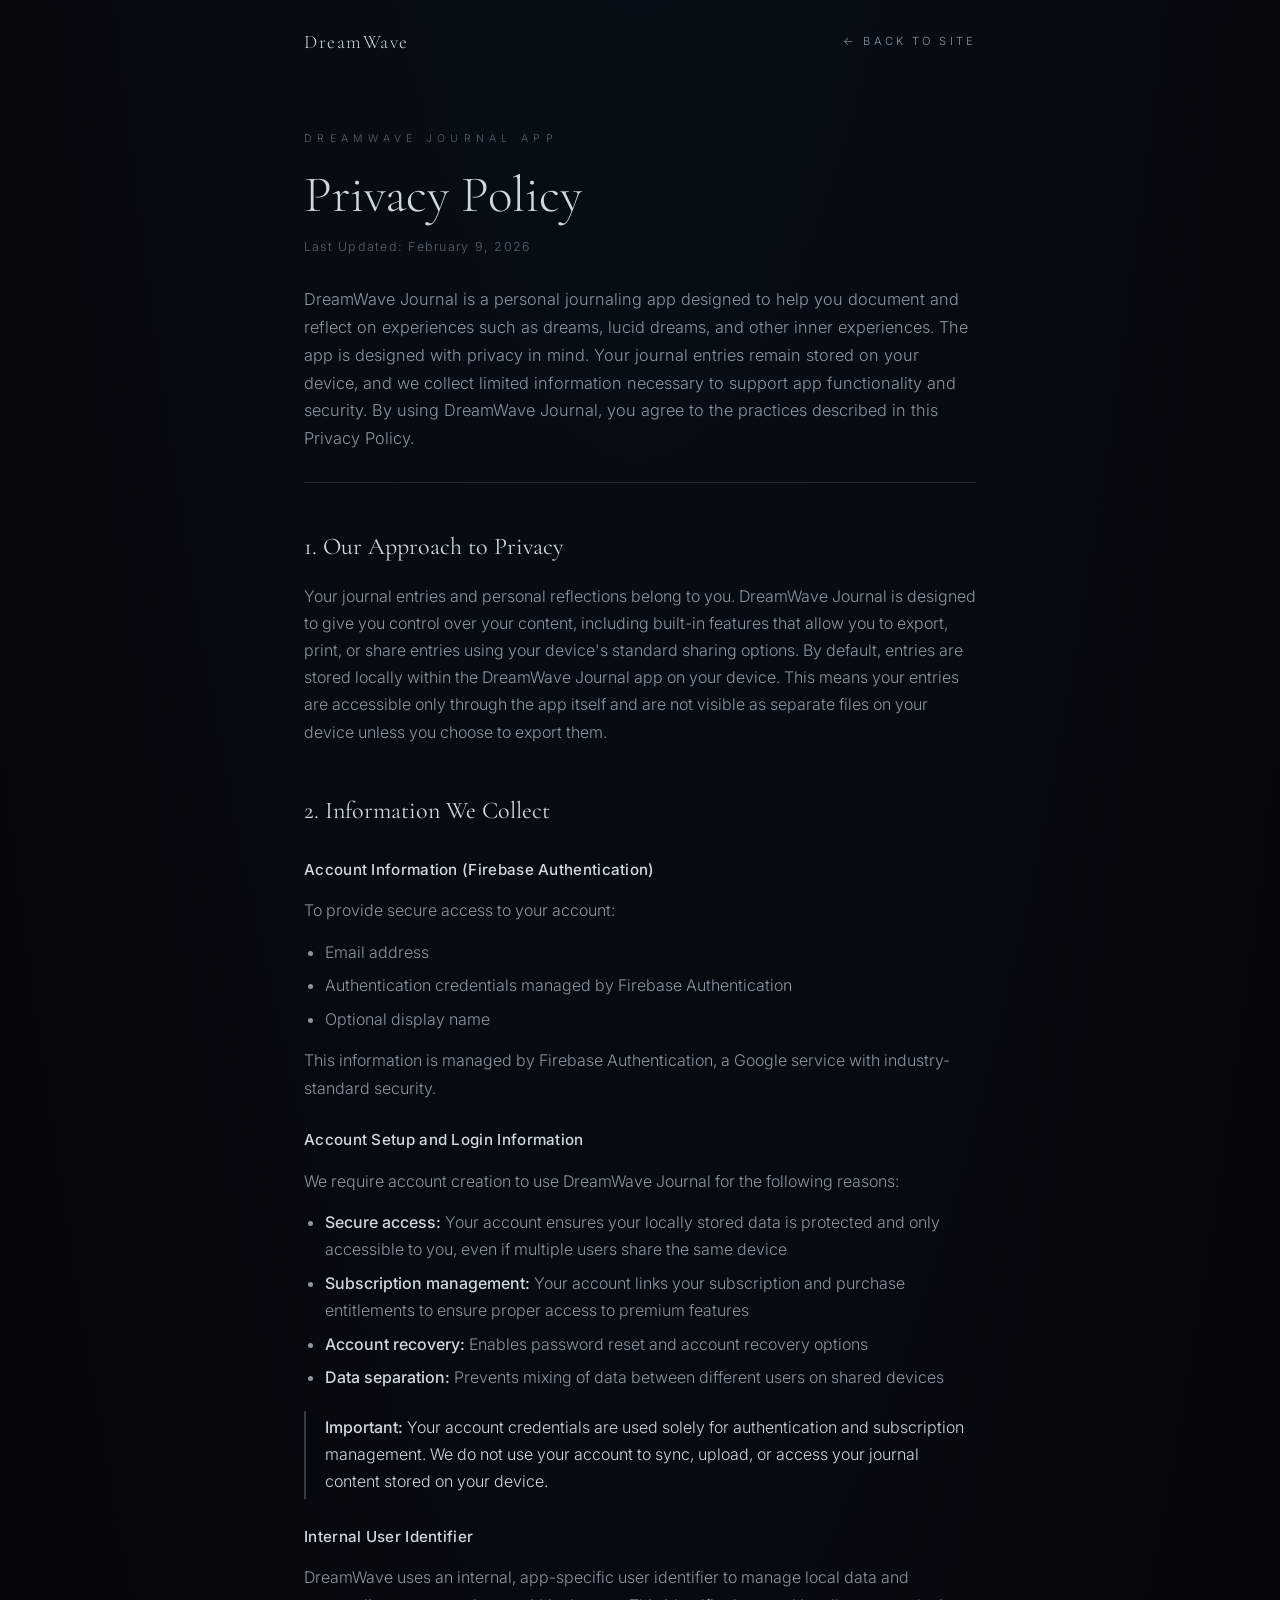
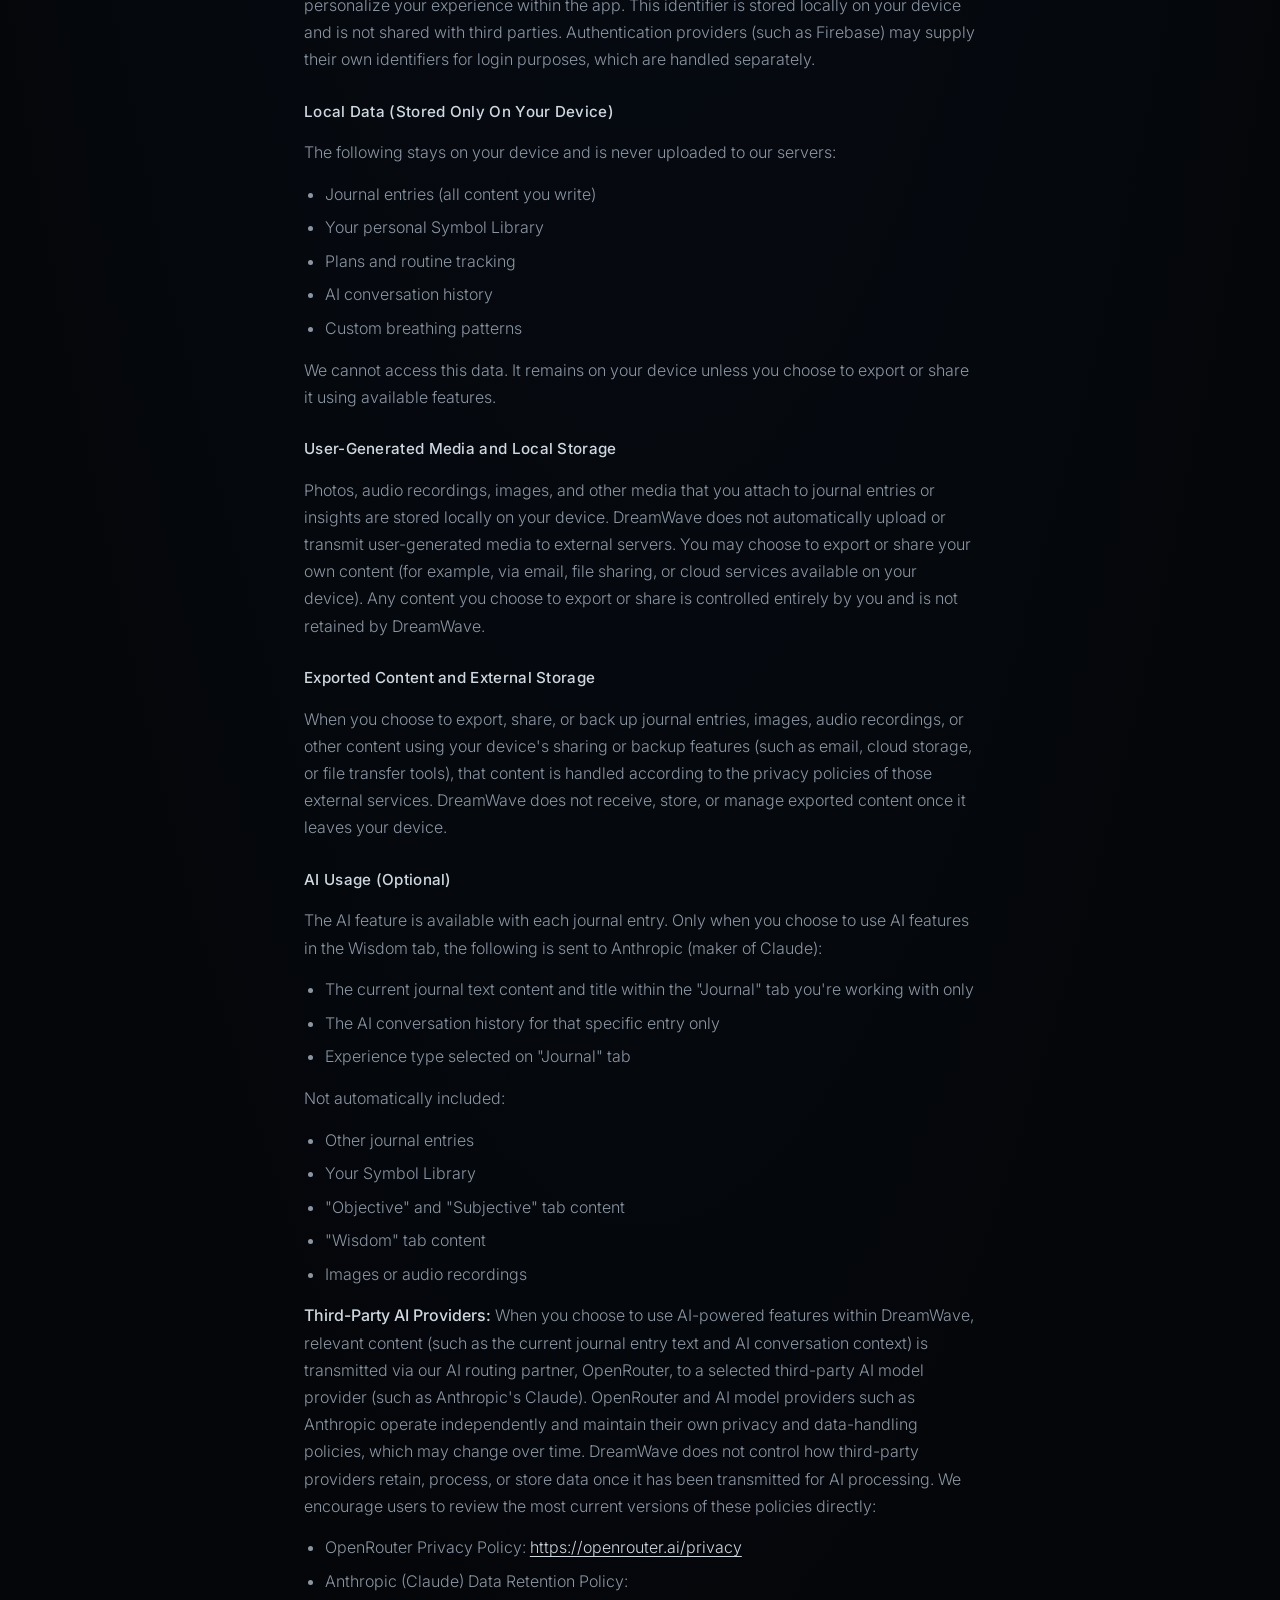
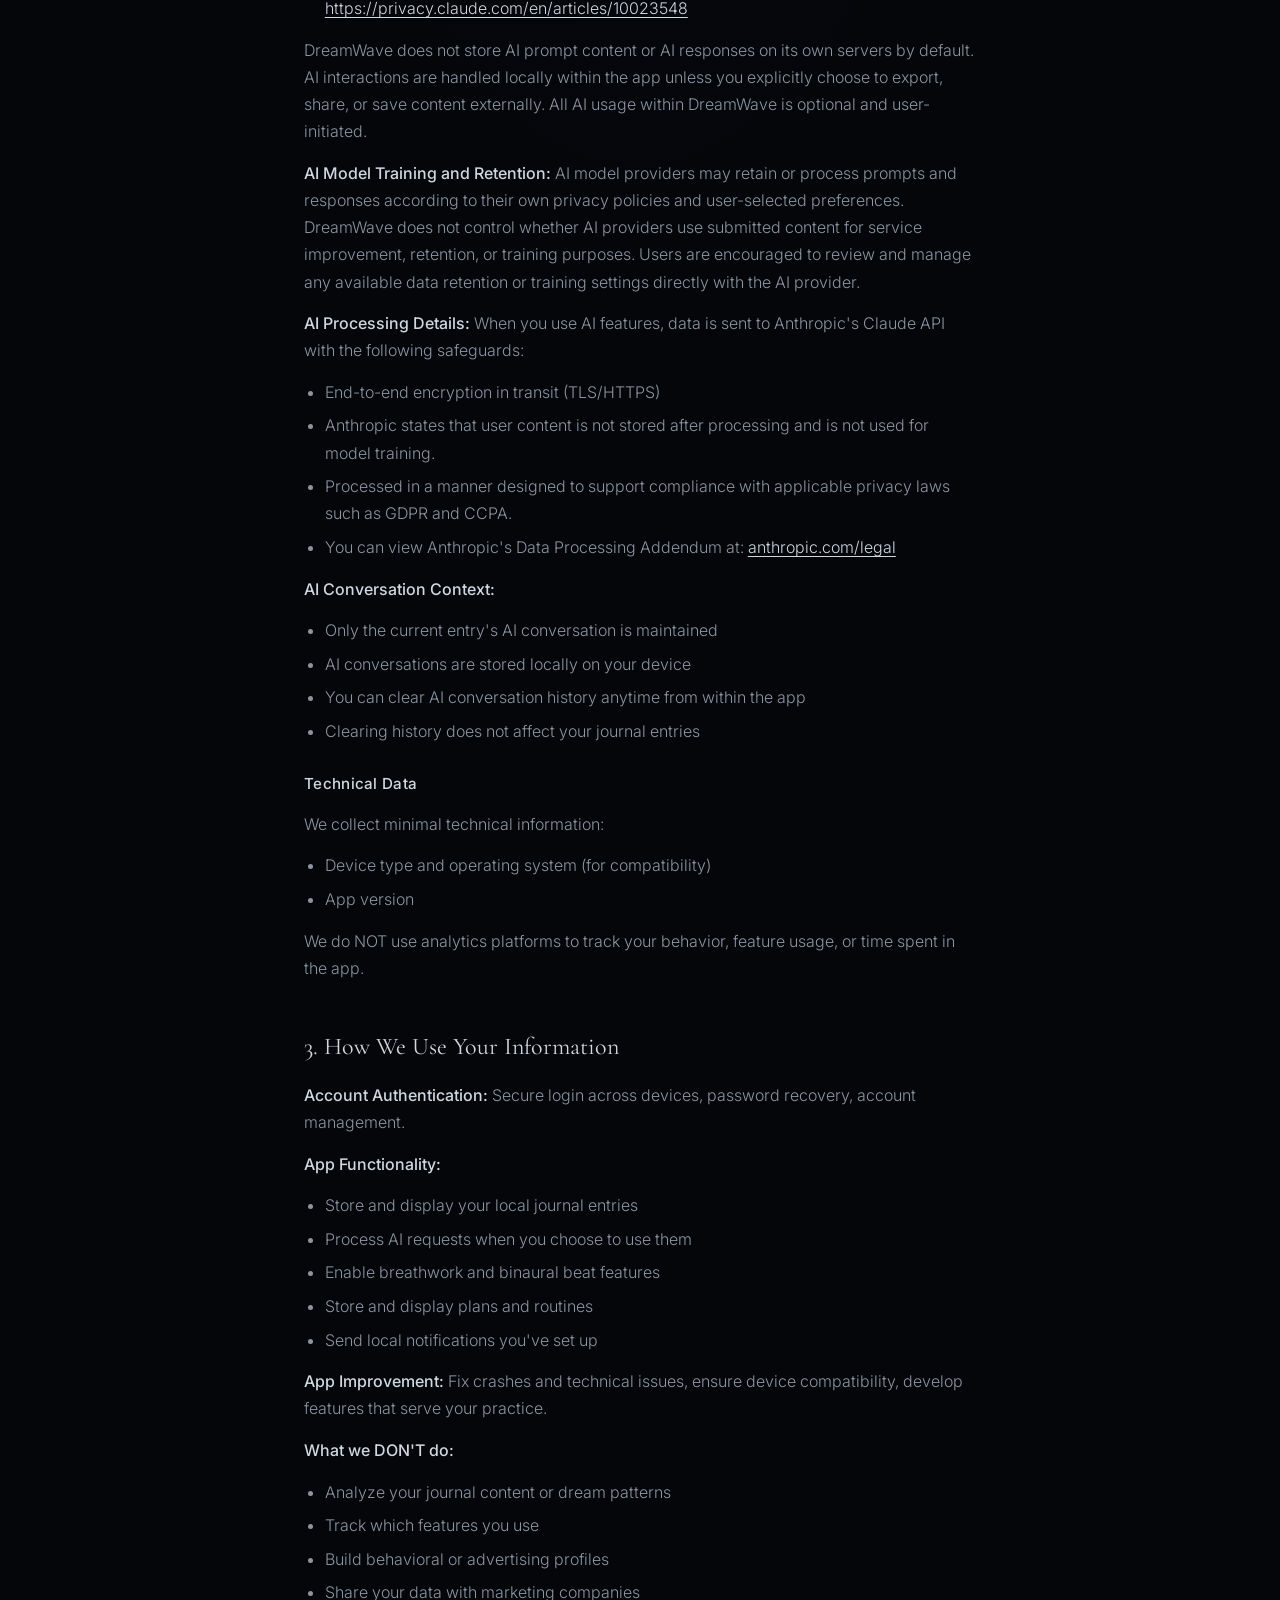
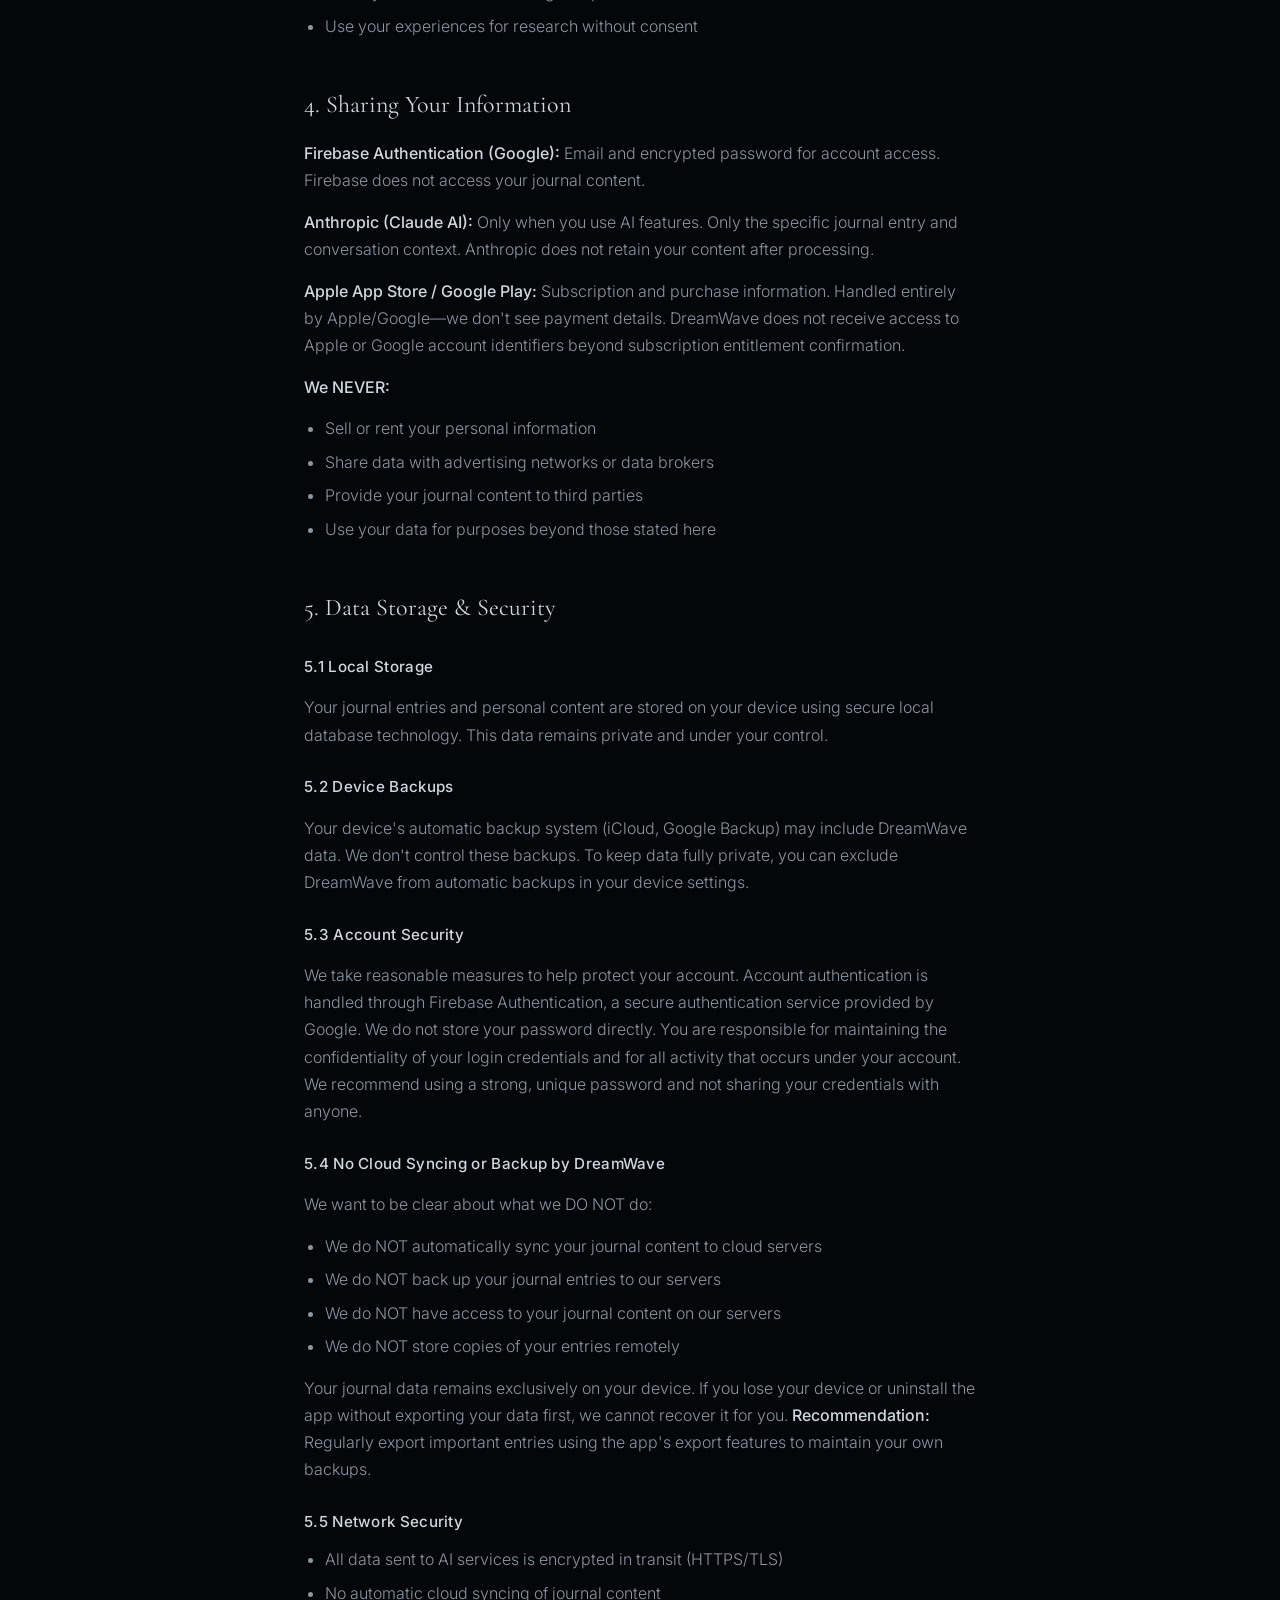
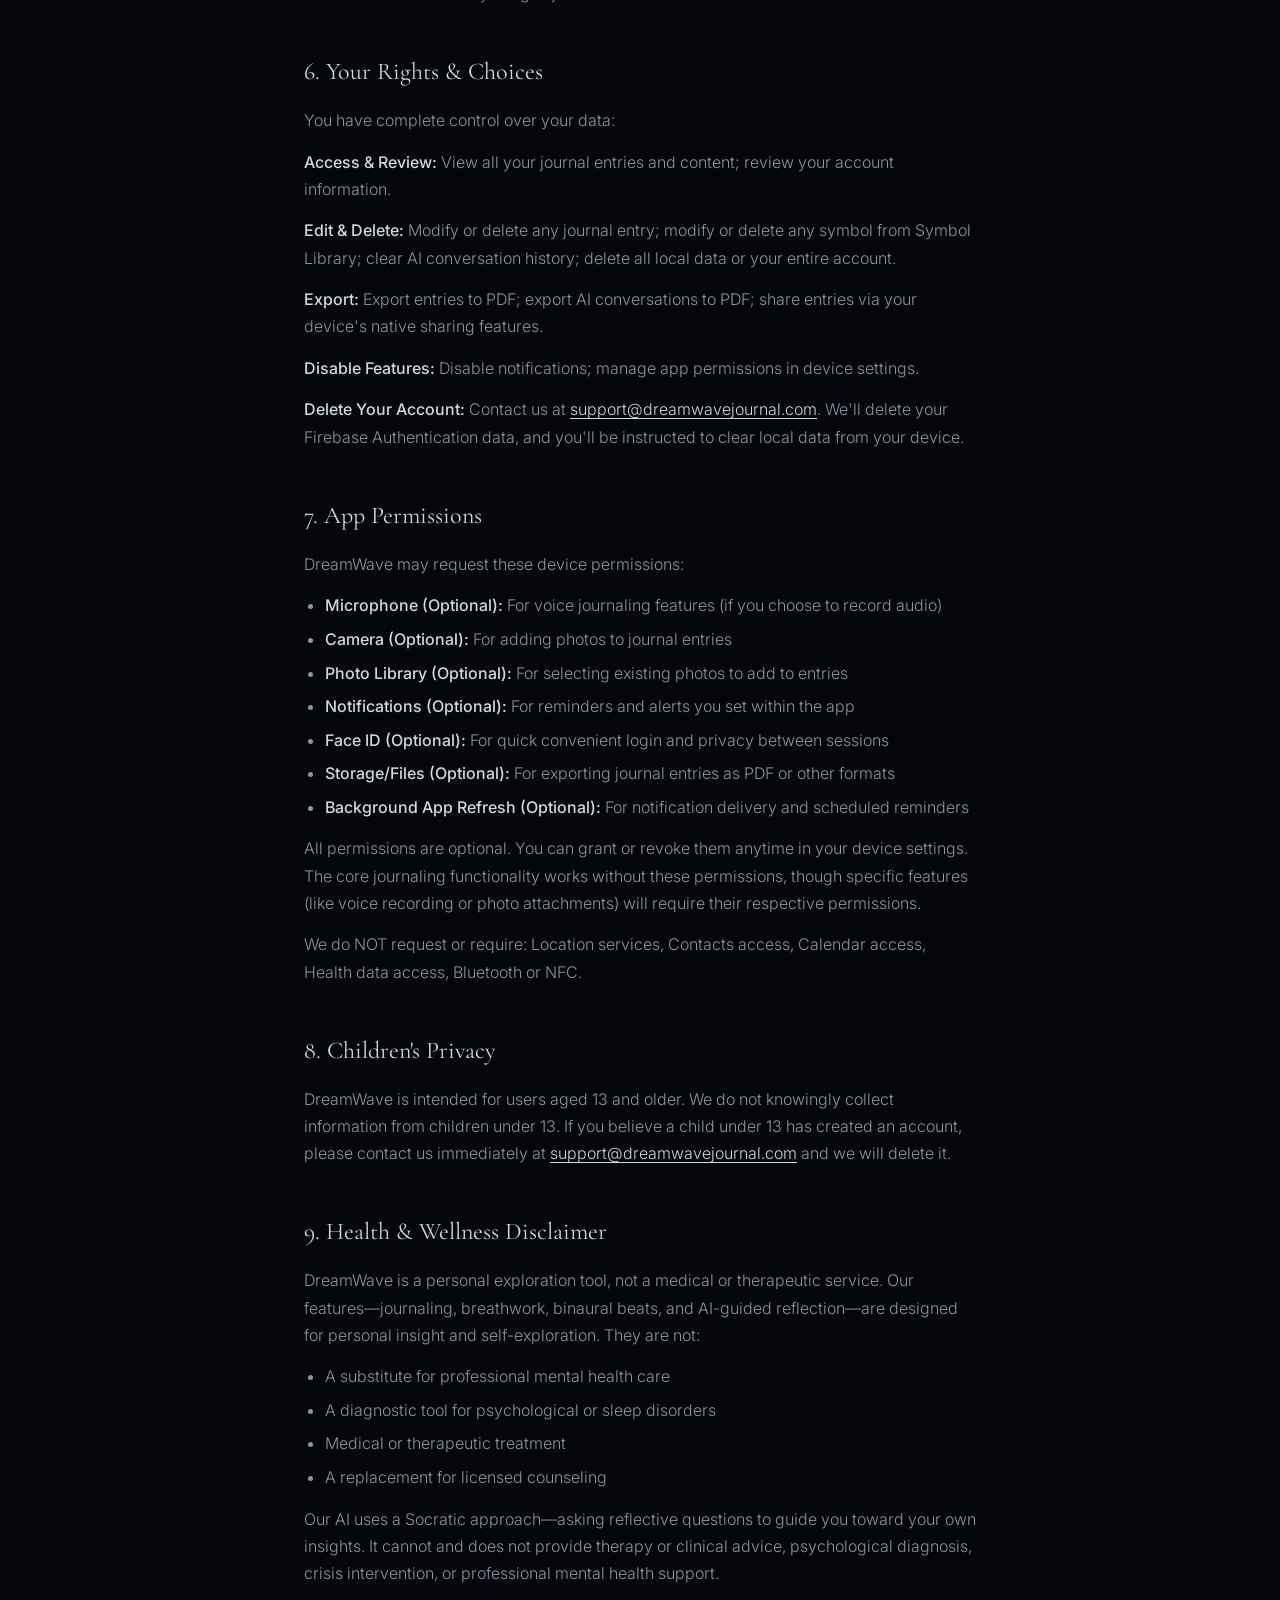
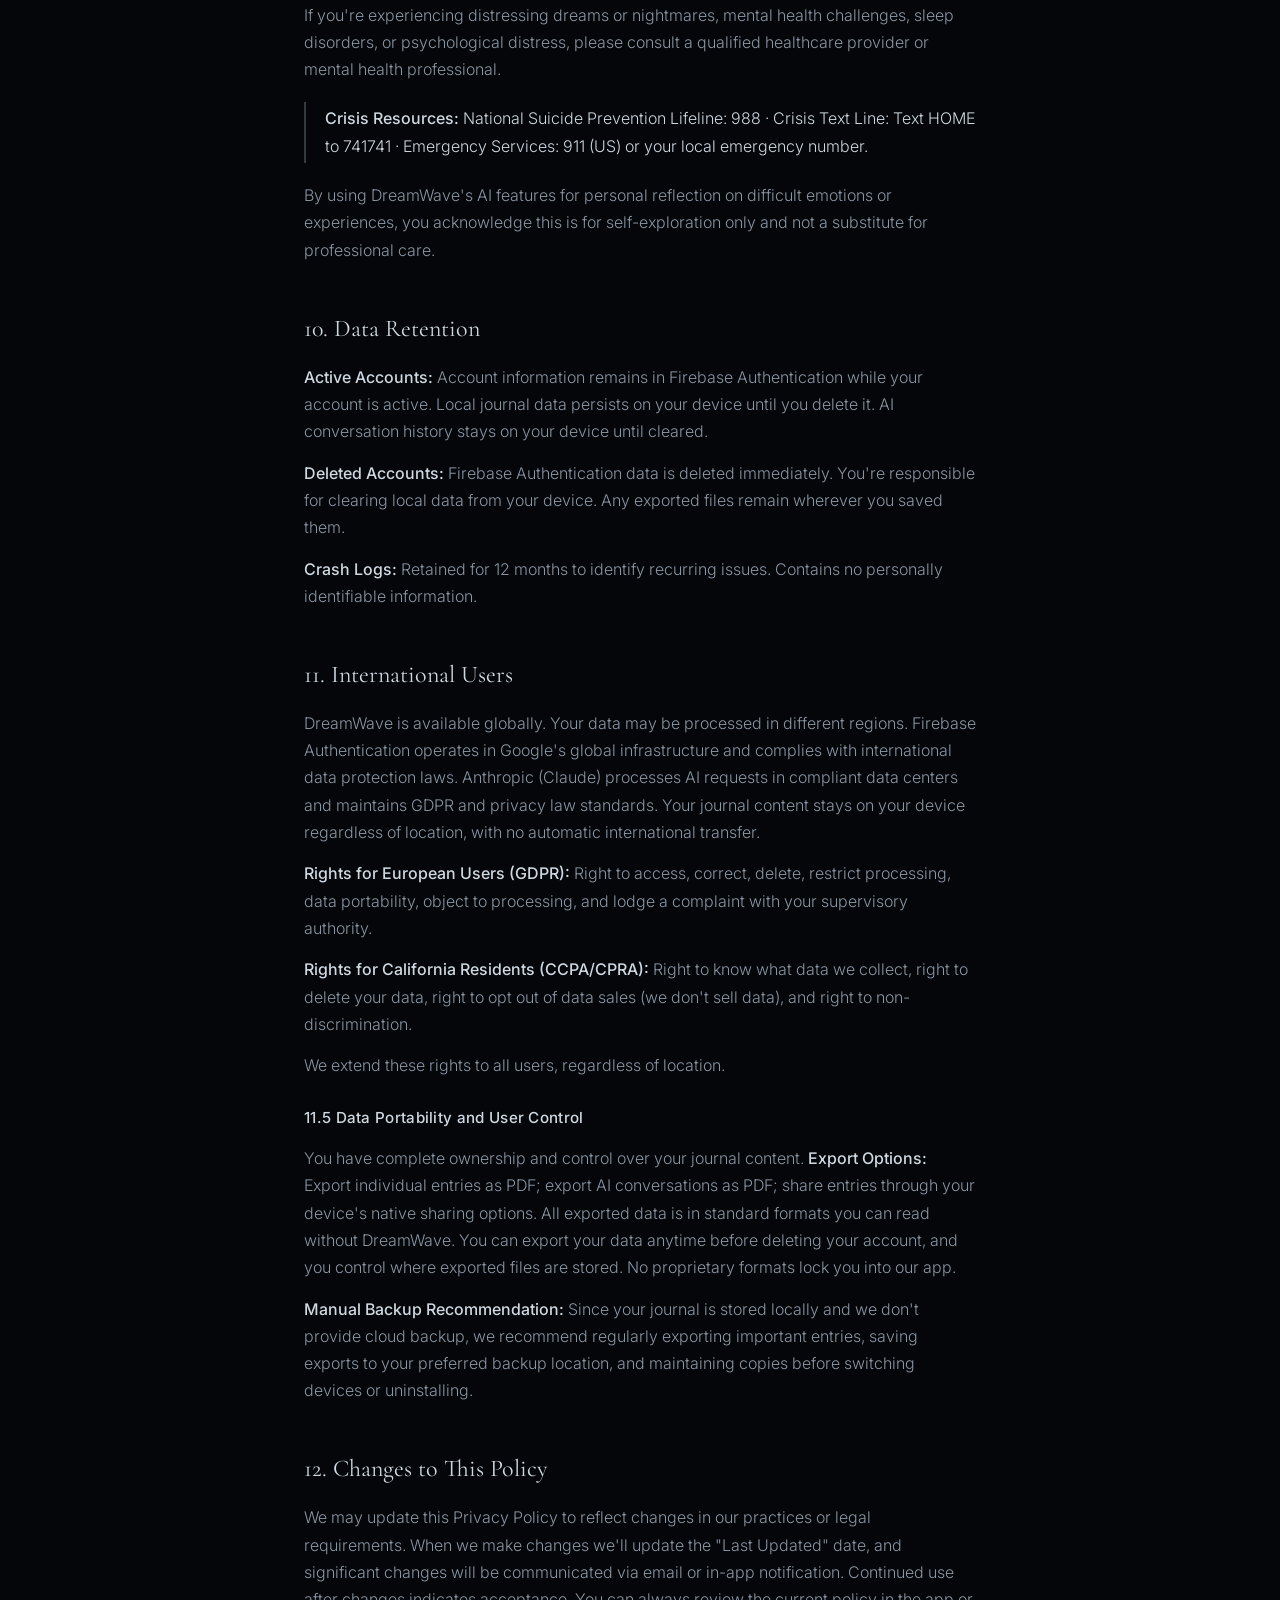
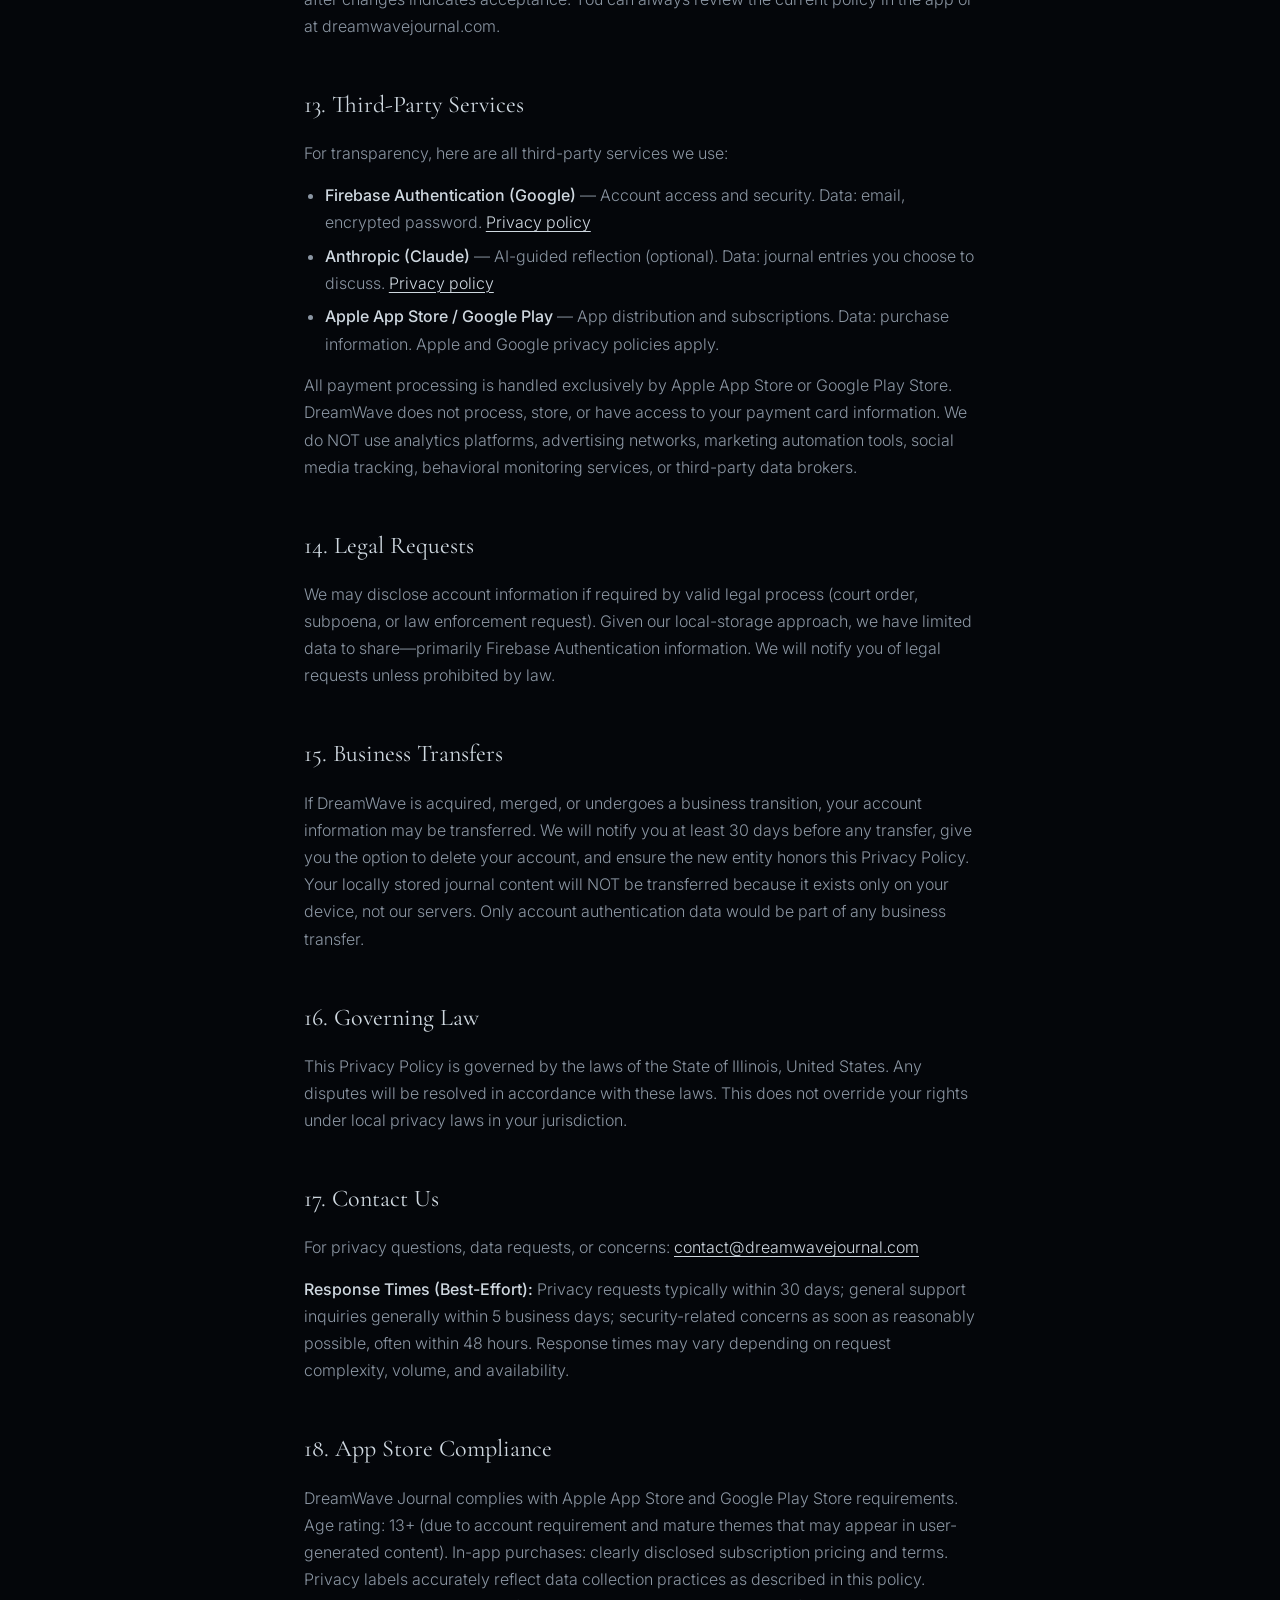
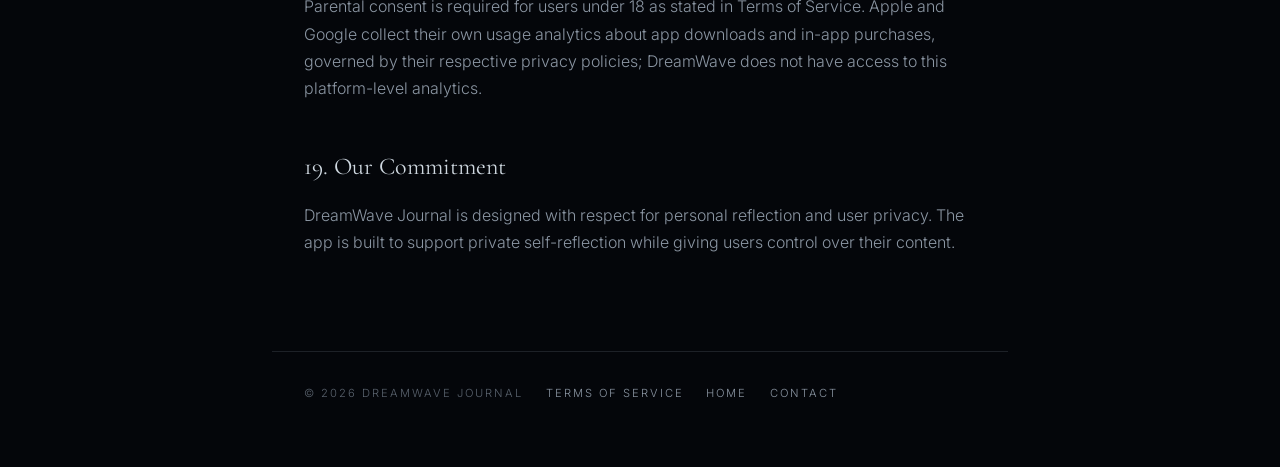
==== commit b236d841: "Update site" ====
--- a/privacy-policy/index.html
+++ b/privacy-policy/index.html
@@ -81,7 +81,7 @@
   <p>The following stays on your device and is never uploaded to our servers:</p>
   <ul>
     <li>Journal entries (all content you write)</li>
-    <li>Your personal Symbol Dictionary</li>
+    <li>Your personal Symbol Library</li>
     <li>Plans and routine tracking</li>
     <li>AI conversation history</li>
     <li>Custom breathing patterns</li>
--- a/style.css
+++ b/style.css
@@ -210,7 +210,7 @@
 
 .hero-logo {
   display: block;
-  width: clamp(56px, 9vw, 76px);
+  width: clamp(72px, 12vw, 100px);
   height: auto;
   margin: 0 auto 1.8rem;
   border-radius: 50%;
@@ -292,6 +292,27 @@
   font-size: 1rem;
 }
 
+/* "Why this exists" — centered, larger title over the three columns */
+#sanctuary .kicker { text-align: center; }
+#sanctuary h3 {
+  text-align: center;
+  font-size: clamp(2.6rem, 6vw, 4.4rem);
+  margin-bottom: 3rem;
+}
+
+/* "Why this exists" — stacked on narrow screens, three even columns on wide.
+   Skips the two-across stage that would orphan the third paragraph. */
+.reason-cols {
+  display: grid;
+  grid-template-columns: 1fr;
+  gap: 2.5rem;
+  margin-top: 1rem;
+  font-size: 1rem;
+}
+@media (min-width: 900px) {
+  .reason-cols { grid-template-columns: repeat(3, 1fr); }
+}
+
 /* steps */
 .steps {
   display: grid;
@@ -337,6 +358,57 @@
   border-color: rgba(190, 205, 220, 0.4);
   transform: translateY(-4px);
   box-shadow: 0 20px 50px rgba(0, 0, 0, 0.5), 0 0 40px rgba(120, 145, 170, 0.06);
+}
+
+/* integration turn-line */
+.turn-line {
+  margin-top: 2.4rem;
+  font-family: var(--serif);
+  font-style: italic;
+  font-size: clamp(1.3rem, 2.8vw, 1.9rem);
+  color: var(--glow);
+}
+
+/* review block, nested at the base of the closing section */
+.review-block {
+  margin-top: 10rem;
+  padding-top: 5rem;
+  border-top: 1px solid var(--line);
+}
+.review-stars {
+  display: flex;
+  justify-content: center;
+  align-items: center;
+  gap: clamp(0.5rem, 1.6vw, 1rem);
+  margin-bottom: 2rem;
+}
+.review-stars svg {
+  width: clamp(2rem, 5vw, 3rem);
+  height: clamp(2rem, 5vw, 3rem);
+  fill: #2d5adc;
+  filter: drop-shadow(0 0 14px rgba(45, 90, 220, 0.55));
+}
+
+/* availability banner */
+.availability-banner {
+  background: rgba(45, 90, 220, 0.08);
+  border-top: 1px solid var(--line);
+  border-bottom: 1px solid var(--line);
+  padding: clamp(1.8rem, 3vw, 2.4rem) clamp(1.5rem, 6vw, 4rem);
+}
+.banner-content {
+  max-width: 68rem;
+  margin: 0 auto;
+  text-align: center;
+}
+.banner-text {
+  font-size: 0.95rem;
+  color: var(--mist);
+  line-height: 1.6;
+}
+.banner-text strong {
+  color: var(--glow);
+  font-weight: 500;
 }
 
 /* closing */
@@ -450,6 +522,71 @@
   transition: color 0.4s, border-color 0.4s;
 }
 .carousel-nav button:hover { color: var(--glow); border-color: rgba(200, 215, 230, 0.5); }
+
+/* ---------- journal: multi-tab list ---------- */
+.tab-list {
+  list-style: none;
+  margin: 0.5rem 0 0;
+  padding: 0;
+  display: grid;
+  grid-template-columns: 1fr;
+  gap: 1.3rem;
+  max-width: 48rem;
+}
+@media (min-width: 760px) {
+  .tab-list { grid-template-columns: 1fr 1fr; gap: 1.6rem 2.6rem; }
+}
+.tab-list li {
+  border-left: 2px solid rgba(160, 175, 190, 0.28);
+  padding-left: 1.35rem;
+  font-size: 0.92rem;
+  color: var(--mist);
+  line-height: 1.6;
+}
+.tab-list li strong {
+  display: block;
+  font-family: var(--serif);
+  font-weight: 500;
+  font-size: 1.5rem;
+  color: #e8edf2;
+  letter-spacing: 0.01em;
+  margin-bottom: 0.55rem;
+}
+
+/* ---------- journal: ownership ---------- */
+.ownership {
+  margin-top: 3.5rem;
+  border-top: 1px solid var(--line);
+  padding-top: 2.6rem;
+}
+.ownership h4 {
+  font-family: var(--serif);
+  font-weight: 400;
+  font-size: clamp(1.5rem, 3vw, 2rem);
+  color: var(--glow);
+  margin: 0 0 1.8rem;
+}
+.own-list {
+  list-style: none;
+  margin: 0;
+  padding: 0;
+  display: grid;
+  grid-template-columns: repeat(auto-fit, minmax(240px, 1fr));
+  gap: 1.5rem;
+}
+.own-list li {
+  font-size: 0.92rem;
+  color: var(--mist);
+  line-height: 1.6;
+}
+.own-list li strong { color: var(--glow); font-weight: 500; }
+.own-list a {
+  color: var(--mist);
+  text-decoration: underline;
+  text-underline-offset: 3px;
+  transition: color 0.4s;
+}
+.own-list a:hover { color: var(--glow); }
 
 /* ---------- footer legal links (main site) ---------- */
 .closing footer a {
